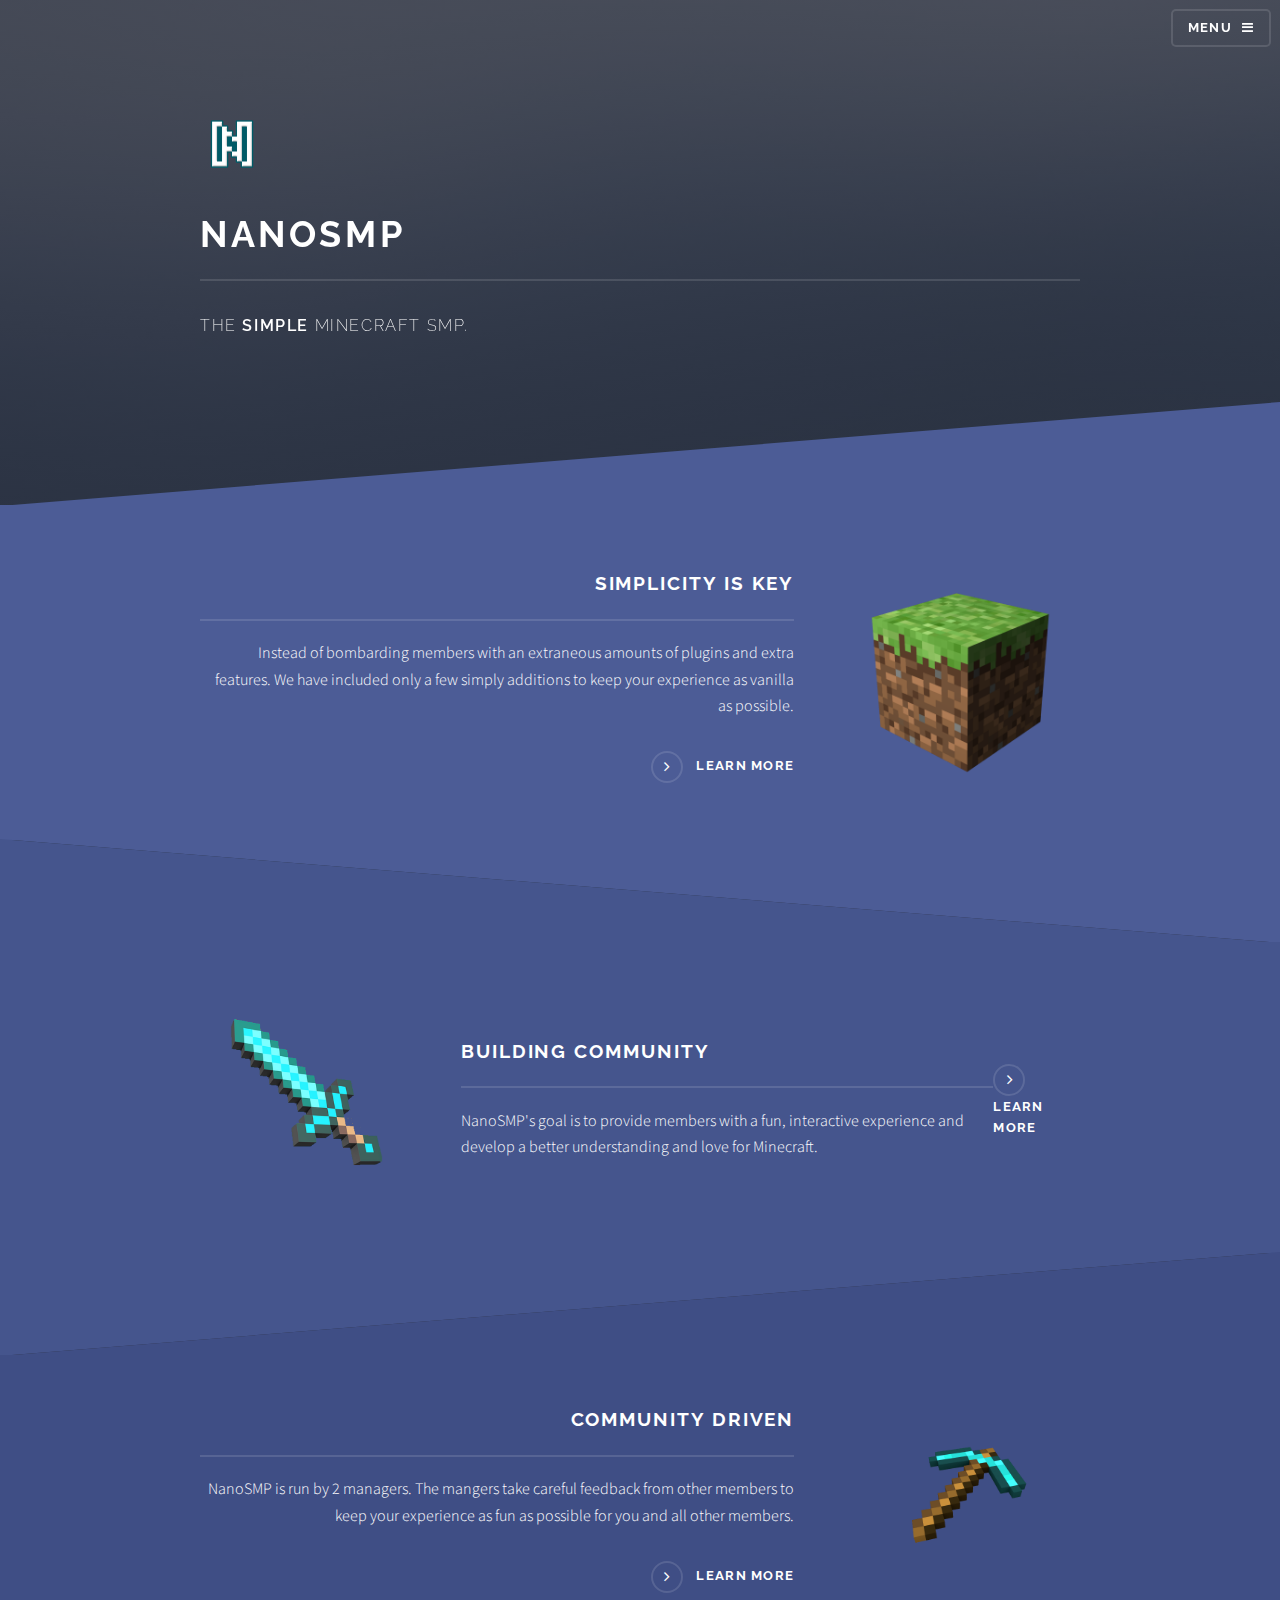
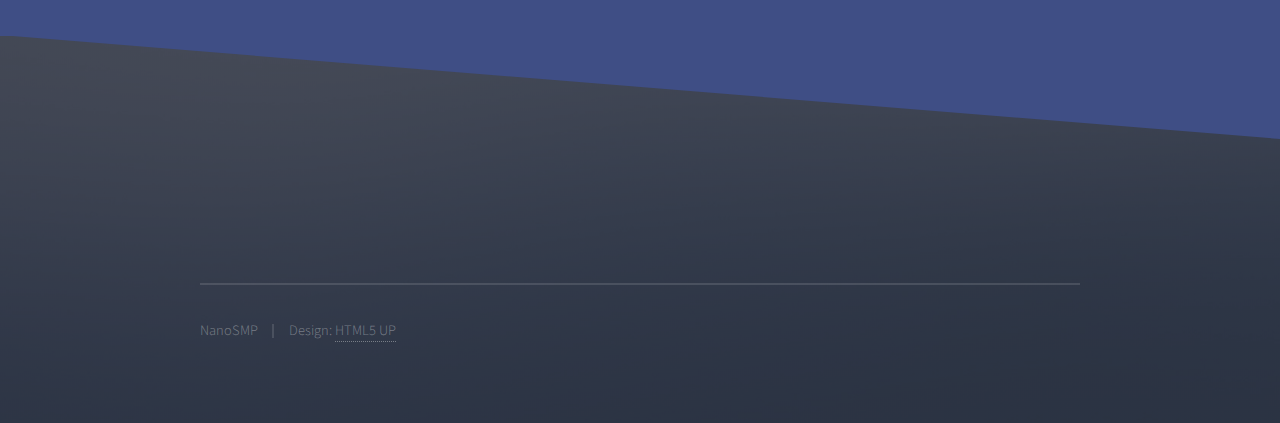
==== index.html @ b1620855 "All" ====
<!DOCTYPE HTML>
<!--
	Solid State by HTML5 UP
	html5up.net | @ajlkn
	Free for personal and commercial use under the CCA 3.0 license (html5up.net/license)
-->
<html>
<link rel='shortcut icon' type='image/x-icon' href='./favicon.ico' />
	<head>
		<title>NanoSMP</title>
		<meta charset="utf-8" />
		<meta name="viewport" content="width=device-width, initial-scale=1, user-scalable=no" />
		<link rel="stylesheet" href="assets/css/main.css" />
		<noscript><link rel="stylesheet" href="assets/css/noscript.css" /></noscript>
	</head>
	<body class="is-preload">

		<!-- Page Wrapper -->
			<div id="page-wrapper">

				<!-- Header -->
					<header id="header" class="alt">
						<h1><a href="index.html">NanoSMP</a></h1>
						<nav>
							<a href="#menu">Menu</a>
						</nav>
					</header>

				<!-- Menu -->
					<nav id="menu">
						<div class="inner">
							<h2>Menu</h2>
							<ul class="links">
								<li><a href="/">Home</a></li>
								<li><a href="/about">About</a></li>
								<li><a href="http://bit.ly/thenanoapp" target="_blank">Apply</a></li>
								<li><a href="/info">Server Info</a></li>
								<li><li><a href="/discord">Discord</a></li></li>
							</ul>
							<a href="#" class="close">Close</a>
						</div>
					</nav>

				<!-- Banner -->
					<section id="banner">
						<div class="inner">
							<div class="logo"><span class="image"><img src="images/logo-64.png" alt=""/img></span></div>
							<h2>NanoSMP</h2>
							<p>THe <strong>simple</strong> Minecraft SMP.</p>
						</div>
					</section>

				<!-- Wrapper -->
					<section id="wrapper">

						<!-- One -->
							<section id="one" class="wrapper spotlight style1">
								<div class="inner">
									<a href="#" class="image"><img src="images/mc-dirtblock.png" alt="By Benderxable" /></a>
									<div class="content">
										<h2 class="major">Simplicity is key</h2>
										<p>Instead of bombarding members with an extraneous amounts of plugins and extra features. We have included only a few simply additions to keep your experience as vanilla as possible.</p>
										<a href="/about" class="special">Learn more</a>
									</div>
								</div>
							</section>

						<!-- Two -->
							<section id="two" class="wrapper alt spotlight style2">
								<div class="inner">
									<a href="#" class="image"><img src="images/mc-sword.png" alt="" /></a>
									<div class="content">
										<h2 class="major">Building community</h2>
										<p>NanoSMP's goal is to provide members with a fun, interactive experience and develop a better understanding and love for Minecraft.</p>
									</div>
									<a href="/about" class="special">Learn more</a>
								</div>
							</section>

						<!-- Three -->
							<section id="three" class="wrapper spotlight style3">
								<div class="inner">
									<a href="#" class="image"><img src="images/mc-pick.png" alt="" /></a>
									<div class="content">
										<h2 class="major">Community driven</h2>
										<p>NanoSMP is run by 2 managers. The mangers take careful feedback from other members to keep your experience as fun as possible for you and all other members.</p>
										<a href="/about" class="special">Learn more</a>
									</div>
								</div>
							</section>



								</div>
							</section>

					</section>

				<!-- Footer -->
					<section id="footer">
						<div class="inner">

							<ul class="copyright">
								<li>NanoSMP</li><li>Design: <a href="http://html5up.net">HTML5 UP</a></li>
							</ul>
						</div>
					</section>

			</div>

		<!-- Scripts -->
			<script src="assets/js/jquery.min.js"></script>
			<script src="assets/js/jquery.scrollex.min.js"></script>
			<script src="assets/js/browser.min.js"></script>
			<script src="assets/js/breakpoints.min.js"></script>
			<script src="assets/js/util.js"></script>
			<script src="assets/js/main.js"></script>

	</body>
</html>
---- assets/css/main.css ----
@import url(font-awesome.min.css);
@import url("https://fonts.googleapis.com/css?family=Raleway:200,700|Source+Sans+Pro:300,600,300italic,600italic");

/*
	Solid State by HTML5 UP
	html5up.net | @ajlkn
	Free for personal and commercial use under the CCA 3.0 license (html5up.net/license)
*/

html, body, div, span, applet, object,
iframe, h1, h2, h3, h4, h5, h6, p, blockquote,
pre, a, abbr, acronym, address, big, cite,
code, del, dfn, em, img, ins, kbd, q, s, samp,
small, strike, strong, sub, sup, tt, var, b,
u, i, center, dl, dt, dd, ol, ul, li, fieldset,
form, label, legend, table, caption, tbody,
tfoot, thead, tr, th, td, article, aside,
canvas, details, embed, figure, figcaption,
footer, header, hgroup, menu, nav, output, ruby,
section, summary, time, mark, audio, video {
	margin: 0;
	padding: 0;
	border: 0;
	font-size: 100%;
	font: inherit;
	vertical-align: baseline;}

article, aside, details, figcaption, figure,
footer, header, hgroup, menu, nav, section {
	display: block;}

body {
	line-height: 1;
}

ol, ul {
	list-style: none;
}

blockquote, q {
	quotes: none;
}

	blockquote:before, blockquote:after, q:before, q:after {
		content: '';
		content: none;
	}

table {
	border-collapse: collapse;
	border-spacing: 0;
}

body {
	-webkit-text-size-adjust: none;
}

mark {
	background-color: transparent;
	color: inherit;
}

input::-moz-focus-inner {
	border: 0;
	padding: 0;
}

input, select, textarea {
	-moz-appearance: none;
	-webkit-appearance: none;
	-ms-appearance: none;
	appearance: none;
}

/* Basic */

	@-ms-viewport {
		width: device-width;
	}

	body {
		-ms-overflow-style: scrollbar;
	}

	@media screen and (max-width: 480px) {

		html, body {
			min-width: 320px;
		}

	}

	html {
		box-sizing: border-box;
	}

	*, *:before, *:after {
		box-sizing: inherit;
	}

	body {
		background-color: #2e3141;
		background-image: linear-gradient(to top, rgba(46, 49, 65, 0.8), rgba(46, 49, 65, 0.8)), url("../../images/bg.jpg");
		background-size: auto, cover;
		background-attachment: fixed, fixed;
		background-position: center, center;
	}

		body.is-preload *, body.is-preload *:before, body.is-preload *:after {
			-moz-animation: none !important;
			-webkit-animation: none !important;
			-ms-animation: none !important;
			animation: none !important;
			-moz-transition: none !important;
			-webkit-transition: none !important;
			-ms-transition: none !important;
			transition: none !important;
		}

/* Type */

	body, input, select, textarea {
		color: #ffffff;
		font-family: "Source Sans Pro", Helvetica, sans-serif;
		font-size: 16.5pt;
		font-weight: 300;
		line-height: 1.65;
	}

		@media screen and (max-width: 1680px) {

			body, input, select, textarea {
				font-size: 13pt;
			}

		}

		@media screen and (max-width: 1280px) {

			body, input, select, textarea {
				font-size: 12pt;
			}

		}

		@media screen and (max-width: 980px) {

			body, input, select, textarea {
				font-size: 12pt;
			}

		}

		@media screen and (max-width: 736px) {

			body, input, select, textarea {
				font-size: 12pt;
			}

		}

		@media screen and (max-width: 480px) {

			body, input, select, textarea {
				font-size: 12pt;
			}

		}

	a {
		-moz-transition: color 0.2s ease-in-out, border-bottom-color 0.2s ease-in-out;
		-webkit-transition: color 0.2s ease-in-out, border-bottom-color 0.2s ease-in-out;
		-ms-transition: color 0.2s ease-in-out, border-bottom-color 0.2s ease-in-out;
		transition: color 0.2s ease-in-out, border-bottom-color 0.2s ease-in-out;
		border-bottom: dotted 1px rgba(255, 255, 255, 0.35);
		color: #ffffff;
		text-decoration: none;
	}

		a:hover {
			border-bottom-color: transparent;
			color: #ffffff !important;
		}

		a.special:not(.button) {
			text-decoration: none;
			border-bottom: 0;
			display: block;
			font-family: Raleway, Helvetica, sans-serif;
			font-size: 0.8em;
			font-weight: 700;
			letter-spacing: 0.1em;
			margin: 0 0 2em 0;
			text-transform: uppercase;
		}

			a.special:not(.button):before {
				-moz-osx-font-smoothing: grayscale;
				-webkit-font-smoothing: antialiased;
				font-family: FontAwesome;
				font-style: normal;
				font-weight: normal;
				text-transform: none !important;
			}

			a.special:not(.button):before {
				-moz-transition: background-color 0.2s ease-in-out;
				-webkit-transition: background-color 0.2s ease-in-out;
				-ms-transition: background-color 0.2s ease-in-out;
				transition: background-color 0.2s ease-in-out;
				border-radius: 100%;
				border: solid 2px rgba(255, 255, 255, 0.125);
				content: '\f105';
				display: inline-block;
				font-size: 1.25em;
				height: 2em;
				line-height: 1.65em;
				margin-right: 0.85em;
				text-align: center;
				text-indent: 0.15em;
				vertical-align: middle;
				width: 2em;
			}

			a.special:not(.button):hover:before {
				background-color: rgba(255, 255, 255, 0.025);
			}

			a.special:not(.button):active:before {
				background-color: rgba(255, 255, 255, 0.075);
			}

	strong, b {
		color: #ffffff;
		font-weight: 600;
	}

	em, i {
		font-style: italic;
	}

	p {
		margin: 0 0 2em 0;
	}

	h1, h2, h3, h4, h5, h6 {
		color: #ffffff;
		font-family: Raleway, Helvetica, sans-serif;
		font-weight: 700;
		letter-spacing: 0.1em;
		margin: 0 0 1em 0;
		text-transform: uppercase;
	}

		h1 a, h2 a, h3 a, h4 a, h5 a, h6 a {
			color: inherit;
			text-decoration: none;
			border-bottom: 0;
		}

		h1 span, h2 span, h3 span, h4 span, h5 span, h6 span {
			font-weight: 200;
		}

		h1.major, h2.major, h3.major, h4.major, h5.major, h6.major {
			padding-bottom: 1em;
			border-bottom: solid 2px rgba(255, 255, 255, 0.125);
		}

	h2 {
		font-size: 1.2em;
	}

	h3 {
		font-size: 0.9em;
	}

	h4 {
		font-size: 0.7em;
	}

	h5 {
		font-size: 0.7em;
	}

	h6 {
		font-size: 0.7em;
	}

	@media screen and (max-width: 736px) {

		h2 {
			font-size: 1em;
		}

		h3 {
			font-size: 0.8em;
		}

	}

	sub {
		font-size: 0.8em;
		position: relative;
		top: 0.5em;
	}

	sup {
		font-size: 0.8em;
		position: relative;
		top: -0.5em;
	}

	blockquote {
		border-left: solid 4px rgba(255, 255, 255, 0.125);
		font-style: italic;
		margin: 0 0 2em 0;
		padding: 0.5em 0 0.5em 2em;
	}

	code {
		background: rgba(255, 255, 255, 0.025);
		border-radius: 5px;
		border: solid 2px rgba(255, 255, 255, 0.125);
		font-family: "Courier New", monospace;
		font-size: 0.9em;
		margin: 0 0.25em;
		padding: 0.25em 0.65em;
	}

	pre {
		-webkit-overflow-scrolling: touch;
		font-family: "Courier New", monospace;
		font-size: 0.9em;
		margin: 0 0 2em 0;
	}

		pre code {
			display: block;
			line-height: 1.75em;
			padding: 1em 1.5em;
			overflow-x: auto;
		}

	hr {
		border: 0;
		border-bottom: solid 2px rgba(255, 255, 255, 0.125);
		margin: 2.5em 0;
	}

		hr.major {
			margin: 4em 0;
		}

	.align-left {
		text-align: left;
	}

	.align-center {
		text-align: center;
	}

	.align-right {
		text-align: right;
	}

/* Row */

	.row {
		display: flex;
		flex-wrap: wrap;
		box-sizing: border-box;
		align-items: stretch;
	}

		.row > * {
			box-sizing: border-box;
		}

		.row.gtr-uniform > * > :last-child {
			margin-bottom: 0;
		}

		.row.aln-left {
			justify-content: flex-start;
		}

		.row.aln-center {
			justify-content: center;
		}

		.row.aln-right {
			justify-content: flex-end;
		}

		.row.aln-top {
			align-items: flex-start;
		}

		.row.aln-middle {
			align-items: center;
		}

		.row.aln-bottom {
			align-items: flex-end;
		}

		.row > .imp {
			order: -1;
		}

		.row > .col-1 {
			width: 8.3333333333%;
		}

		.row > .off-1 {
			margin-left: 8.3333333333%;
		}

		.row > .col-2 {
			width: 16.6666666667%;
		}

		.row > .off-2 {
			margin-left: 16.6666666667%;
		}

		.row > .col-3 {
			width: 25%;
		}

		.row > .off-3 {
			margin-left: 25%;
		}

		.row > .col-4 {
			width: 33.3333333333%;
		}

		.row > .off-4 {
			margin-left: 33.3333333333%;
		}

		.row > .col-5 {
			width: 41.6666666667%;
		}

		.row > .off-5 {
			margin-left: 41.6666666667%;
		}

		.row > .col-6 {
			width: 50%;
		}

		.row > .off-6 {
			margin-left: 50%;
		}

		.row > .col-7 {
			width: 58.3333333333%;
		}

		.row > .off-7 {
			margin-left: 58.3333333333%;
		}

		.row > .col-8 {
			width: 66.6666666667%;
		}

		.row > .off-8 {
			margin-left: 66.6666666667%;
		}

		.row > .col-9 {
			width: 75%;
		}

		.row > .off-9 {
			margin-left: 75%;
		}

		.row > .col-10 {
			width: 83.3333333333%;
		}

		.row > .off-10 {
			margin-left: 83.3333333333%;
		}

		.row > .col-11 {
			width: 91.6666666667%;
		}

		.row > .off-11 {
			margin-left: 91.6666666667%;
		}

		.row > .col-12 {
			width: 100%;
		}

		.row > .off-12 {
			margin-left: 100%;
		}

		.row.gtr-0 {
			margin-top: 0;
			margin-left: 0em;
		}

			.row.gtr-0 > * {
				padding: 0 0 0 0em;
			}

			.row.gtr-0.gtr-uniform {
				margin-top: 0em;
			}

				.row.gtr-0.gtr-uniform > * {
					padding-top: 0em;
				}

		.row.gtr-25 {
			margin-top: 0;
			margin-left: -0.4375em;
		}

			.row.gtr-25 > * {
				padding: 0 0 0 0.4375em;
			}

			.row.gtr-25.gtr-uniform {
				margin-top: -0.4375em;
			}

				.row.gtr-25.gtr-uniform > * {
					padding-top: 0.4375em;
				}

		.row.gtr-50 {
			margin-top: 0;
			margin-left: -0.875em;
		}

			.row.gtr-50 > * {
				padding: 0 0 0 0.875em;
			}

			.row.gtr-50.gtr-uniform {
				margin-top: -0.875em;
			}

				.row.gtr-50.gtr-uniform > * {
					padding-top: 0.875em;
				}

		.row {
			margin-top: 0;
			margin-left: -1.75em;
		}

			.row > * {
				padding: 0 0 0 1.75em;
			}

			.row.gtr-uniform {
				margin-top: -1.75em;
			}

				.row.gtr-uniform > * {
					padding-top: 1.75em;
				}

		.row.gtr-150 {
			margin-top: 0;
			margin-left: -2.625em;
		}

			.row.gtr-150 > * {
				padding: 0 0 0 2.625em;
			}

			.row.gtr-150.gtr-uniform {
				margin-top: -2.625em;
			}

				.row.gtr-150.gtr-uniform > * {
					padding-top: 2.625em;
				}

		.row.gtr-200 {
			margin-top: 0;
			margin-left: -3.5em;
		}

			.row.gtr-200 > * {
				padding: 0 0 0 3.5em;
			}

			.row.gtr-200.gtr-uniform {
				margin-top: -3.5em;
			}

				.row.gtr-200.gtr-uniform > * {
					padding-top: 3.5em;
				}

		@media screen and (max-width: 1680px) {

			.row {
				display: flex;
				flex-wrap: wrap;
				box-sizing: border-box;
				align-items: stretch;
			}

				.row > * {
					box-sizing: border-box;
				}

				.row.gtr-uniform > * > :last-child {
					margin-bottom: 0;
				}

				.row.aln-left {
					justify-content: flex-start;
				}

				.row.aln-center {
					justify-content: center;
				}

				.row.aln-right {
					justify-content: flex-end;
				}

				.row.aln-top {
					align-items: flex-start;
				}

				.row.aln-middle {
					align-items: center;
				}

				.row.aln-bottom {
					align-items: flex-end;
				}

				.row > .imp-xlarge {
					order: -1;
				}

				.row > .col-1-xlarge {
					width: 8.3333333333%;
				}

				.row > .off-1-xlarge {
					margin-left: 8.3333333333%;
				}

				.row > .col-2-xlarge {
					width: 16.6666666667%;
				}

				.row > .off-2-xlarge {
					margin-left: 16.6666666667%;
				}

				.row > .col-3-xlarge {
					width: 25%;
				}

				.row > .off-3-xlarge {
					margin-left: 25%;
				}

				.row > .col-4-xlarge {
					width: 33.3333333333%;
				}

				.row > .off-4-xlarge {
					margin-left: 33.3333333333%;
				}

				.row > .col-5-xlarge {
					width: 41.6666666667%;
				}

				.row > .off-5-xlarge {
					margin-left: 41.6666666667%;
				}

				.row > .col-6-xlarge {
					width: 50%;
				}

				.row > .off-6-xlarge {
					margin-left: 50%;
				}

				.row > .col-7-xlarge {
					width: 58.3333333333%;
				}

				.row > .off-7-xlarge {
					margin-left: 58.3333333333%;
				}

				.row > .col-8-xlarge {
					width: 66.6666666667%;
				}

				.row > .off-8-xlarge {
					margin-left: 66.6666666667%;
				}

				.row > .col-9-xlarge {
					width: 75%;
				}

				.row > .off-9-xlarge {
					margin-left: 75%;
				}

				.row > .col-10-xlarge {
					width: 83.3333333333%;
				}

				.row > .off-10-xlarge {
					margin-left: 83.3333333333%;
				}

				.row > .col-11-xlarge {
					width: 91.6666666667%;
				}

				.row > .off-11-xlarge {
					margin-left: 91.6666666667%;
				}

				.row > .col-12-xlarge {
					width: 100%;
				}

				.row > .off-12-xlarge {
					margin-left: 100%;
				}

				.row.gtr-0 {
					margin-top: 0;
					margin-left: 0em;
				}

					.row.gtr-0 > * {
						padding: 0 0 0 0em;
					}

					.row.gtr-0.gtr-uniform {
						margin-top: 0em;
					}

						.row.gtr-0.gtr-uniform > * {
							padding-top: 0em;
						}

				.row.gtr-25 {
					margin-top: 0;
					margin-left: -0.4375em;
				}

					.row.gtr-25 > * {
						padding: 0 0 0 0.4375em;
					}

					.row.gtr-25.gtr-uniform {
						margin-top: -0.4375em;
					}

						.row.gtr-25.gtr-uniform > * {
							padding-top: 0.4375em;
						}

				.row.gtr-50 {
					margin-top: 0;
					margin-left: -0.875em;
				}

					.row.gtr-50 > * {
						padding: 0 0 0 0.875em;
					}

					.row.gtr-50.gtr-uniform {
						margin-top: -0.875em;
					}

						.row.gtr-50.gtr-uniform > * {
							padding-top: 0.875em;
						}

				.row {
					margin-top: 0;
					margin-left: -1.75em;
				}

					.row > * {
						padding: 0 0 0 1.75em;
					}

					.row.gtr-uniform {
						margin-top: -1.75em;
					}

						.row.gtr-uniform > * {
							padding-top: 1.75em;
						}

				.row.gtr-150 {
					margin-top: 0;
					margin-left: -2.625em;
				}

					.row.gtr-150 > * {
						padding: 0 0 0 2.625em;
					}

					.row.gtr-150.gtr-uniform {
						margin-top: -2.625em;
					}

						.row.gtr-150.gtr-uniform > * {
							padding-top: 2.625em;
						}

				.row.gtr-200 {
					margin-top: 0;
					margin-left: -3.5em;
				}

					.row.gtr-200 > * {
						padding: 0 0 0 3.5em;
					}

					.row.gtr-200.gtr-uniform {
						margin-top: -3.5em;
					}

						.row.gtr-200.gtr-uniform > * {
							padding-top: 3.5em;
						}

		}

		@media screen and (max-width: 1280px) {

			.row {
				display: flex;
				flex-wrap: wrap;
				box-sizing: border-box;
				align-items: stretch;
			}

				.row > * {
					box-sizing: border-box;
				}

				.row.gtr-uniform > * > :last-child {
					margin-bottom: 0;
				}

				.row.aln-left {
					justify-content: flex-start;
				}

				.row.aln-center {
					justify-content: center;
				}

				.row.aln-right {
					justify-content: flex-end;
				}

				.row.aln-top {
					align-items: flex-start;
				}

				.row.aln-middle {
					align-items: center;
				}

				.row.aln-bottom {
					align-items: flex-end;
				}

				.row > .imp-large {
					order: -1;
				}

				.row > .col-1-large {
					width: 8.3333333333%;
				}

				.row > .off-1-large {
					margin-left: 8.3333333333%;
				}

				.row > .col-2-large {
					width: 16.6666666667%;
				}

				.row > .off-2-large {
					margin-left: 16.6666666667%;
				}

				.row > .col-3-large {
					width: 25%;
				}

				.row > .off-3-large {
					margin-left: 25%;
				}

				.row > .col-4-large {
					width: 33.3333333333%;
				}

				.row > .off-4-large {
					margin-left: 33.3333333333%;
				}

				.row > .col-5-large {
					width: 41.6666666667%;
				}

				.row > .off-5-large {
					margin-left: 41.6666666667%;
				}

				.row > .col-6-large {
					width: 50%;
				}

				.row > .off-6-large {
					margin-left: 50%;
				}

				.row > .col-7-large {
					width: 58.3333333333%;
				}

				.row > .off-7-large {
					margin-left: 58.3333333333%;
				}

				.row > .col-8-large {
					width: 66.6666666667%;
				}

				.row > .off-8-large {
					margin-left: 66.6666666667%;
				}

				.row > .col-9-large {
					width: 75%;
				}

				.row > .off-9-large {
					margin-left: 75%;
				}

				.row > .col-10-large {
					width: 83.3333333333%;
				}

				.row > .off-10-large {
					margin-left: 83.3333333333%;
				}

				.row > .col-11-large {
					width: 91.6666666667%;
				}

				.row > .off-11-large {
					margin-left: 91.6666666667%;
				}

				.row > .col-12-large {
					width: 100%;
				}

				.row > .off-12-large {
					margin-left: 100%;
				}

				.row.gtr-0 {
					margin-top: 0;
					margin-left: 0em;
				}

					.row.gtr-0 > * {
						padding: 0 0 0 0em;
					}

					.row.gtr-0.gtr-uniform {
						margin-top: 0em;
					}

						.row.gtr-0.gtr-uniform > * {
							padding-top: 0em;
						}

				.row.gtr-25 {
					margin-top: 0;
					margin-left: -0.4375em;
				}

					.row.gtr-25 > * {
						padding: 0 0 0 0.4375em;
					}

					.row.gtr-25.gtr-uniform {
						margin-top: -0.4375em;
					}

						.row.gtr-25.gtr-uniform > * {
							padding-top: 0.4375em;
						}

				.row.gtr-50 {
					margin-top: 0;
					margin-left: -0.875em;
				}

					.row.gtr-50 > * {
						padding: 0 0 0 0.875em;
					}

					.row.gtr-50.gtr-uniform {
						margin-top: -0.875em;
					}

						.row.gtr-50.gtr-uniform > * {
							padding-top: 0.875em;
						}

				.row {
					margin-top: 0;
					margin-left: -1.75em;
				}

					.row > * {
						padding: 0 0 0 1.75em;
					}

					.row.gtr-uniform {
						margin-top: -1.75em;
					}

						.row.gtr-uniform > * {
							padding-top: 1.75em;
						}

				.row.gtr-150 {
					margin-top: 0;
					margin-left: -2.625em;
				}

					.row.gtr-150 > * {
						padding: 0 0 0 2.625em;
					}

					.row.gtr-150.gtr-uniform {
						margin-top: -2.625em;
					}

						.row.gtr-150.gtr-uniform > * {
							padding-top: 2.625em;
						}

				.row.gtr-200 {
					margin-top: 0;
					margin-left: -3.5em;
				}

					.row.gtr-200 > * {
						padding: 0 0 0 3.5em;
					}

					.row.gtr-200.gtr-uniform {
						margin-top: -3.5em;
					}

						.row.gtr-200.gtr-uniform > * {
							padding-top: 3.5em;
						}

		}

		@media screen and (max-width: 980px) {

			.row {
				display: flex;
				flex-wrap: wrap;
				box-sizing: border-box;
				align-items: stretch;
			}

				.row > * {
					box-sizing: border-box;
				}

				.row.gtr-uniform > * > :last-child {
					margin-bottom: 0;
				}

				.row.aln-left {
					justify-content: flex-start;
				}

				.row.aln-center {
					justify-content: center;
				}

				.row.aln-right {
					justify-content: flex-end;
				}

				.row.aln-top {
					align-items: flex-start;
				}

				.row.aln-middle {
					align-items: center;
				}

				.row.aln-bottom {
					align-items: flex-end;
				}

				.row > .imp-medium {
					order: -1;
				}

				.row > .col-1-medium {
					width: 8.3333333333%;
				}

				.row > .off-1-medium {
					margin-left: 8.3333333333%;
				}

				.row > .col-2-medium {
					width: 16.6666666667%;
				}

				.row > .off-2-medium {
					margin-left: 16.6666666667%;
				}

				.row > .col-3-medium {
					width: 25%;
				}

				.row > .off-3-medium {
					margin-left: 25%;
				}

				.row > .col-4-medium {
					width: 33.3333333333%;
				}

				.row > .off-4-medium {
					margin-left: 33.3333333333%;
				}

				.row > .col-5-medium {
					width: 41.6666666667%;
				}

				.row > .off-5-medium {
					margin-left: 41.6666666667%;
				}

				.row > .col-6-medium {
					width: 50%;
				}

				.row > .off-6-medium {
					margin-left: 50%;
				}

				.row > .col-7-medium {
					width: 58.3333333333%;
				}

				.row > .off-7-medium {
					margin-left: 58.3333333333%;
				}

				.row > .col-8-medium {
					width: 66.6666666667%;
				}

				.row > .off-8-medium {
					margin-left: 66.6666666667%;
				}

				.row > .col-9-medium {
					width: 75%;
				}

				.row > .off-9-medium {
					margin-left: 75%;
				}

				.row > .col-10-medium {
					width: 83.3333333333%;
				}

				.row > .off-10-medium {
					margin-left: 83.3333333333%;
				}

				.row > .col-11-medium {
					width: 91.6666666667%;
				}

				.row > .off-11-medium {
					margin-left: 91.6666666667%;
				}

				.row > .col-12-medium {
					width: 100%;
				}

				.row > .off-12-medium {
					margin-left: 100%;
				}

				.row.gtr-0 {
					margin-top: 0;
					margin-left: 0em;
				}

					.row.gtr-0 > * {
						padding: 0 0 0 0em;
					}

					.row.gtr-0.gtr-uniform {
						margin-top: 0em;
					}

						.row.gtr-0.gtr-uniform > * {
							padding-top: 0em;
						}

				.row.gtr-25 {
					margin-top: 0;
					margin-left: -0.4375em;
				}

					.row.gtr-25 > * {
						padding: 0 0 0 0.4375em;
					}

					.row.gtr-25.gtr-uniform {
						margin-top: -0.4375em;
					}

						.row.gtr-25.gtr-uniform > * {
							padding-top: 0.4375em;
						}

				.row.gtr-50 {
					margin-top: 0;
					margin-left: -0.875em;
				}

					.row.gtr-50 > * {
						padding: 0 0 0 0.875em;
					}

					.row.gtr-50.gtr-uniform {
						margin-top: -0.875em;
					}

						.row.gtr-50.gtr-uniform > * {
							padding-top: 0.875em;
						}

				.row {
					margin-top: 0;
					margin-left: -1.75em;
				}

					.row > * {
						padding: 0 0 0 1.75em;
					}

					.row.gtr-uniform {
						margin-top: -1.75em;
					}

						.row.gtr-uniform > * {
							padding-top: 1.75em;
						}

				.row.gtr-150 {
					margin-top: 0;
					margin-left: -2.625em;
				}

					.row.gtr-150 > * {
						padding: 0 0 0 2.625em;
					}

					.row.gtr-150.gtr-uniform {
						margin-top: -2.625em;
					}

						.row.gtr-150.gtr-uniform > * {
							padding-top: 2.625em;
						}

				.row.gtr-200 {
					margin-top: 0;
					margin-left: -3.5em;
				}

					.row.gtr-200 > * {
						padding: 0 0 0 3.5em;
					}

					.row.gtr-200.gtr-uniform {
						margin-top: -3.5em;
					}

						.row.gtr-200.gtr-uniform > * {
							padding-top: 3.5em;
						}

		}

		@media screen and (max-width: 736px) {

			.row {
				display: flex;
				flex-wrap: wrap;
				box-sizing: border-box;
				align-items: stretch;
			}

				.row > * {
					box-sizing: border-box;
				}

				.row.gtr-uniform > * > :last-child {
					margin-bottom: 0;
				}

				.row.aln-left {
					justify-content: flex-start;
				}

				.row.aln-center {
					justify-content: center;
				}

				.row.aln-right {
					justify-content: flex-end;
				}

				.row.aln-top {
					align-items: flex-start;
				}

				.row.aln-middle {
					align-items: center;
				}

				.row.aln-bottom {
					align-items: flex-end;
				}

				.row > .imp-small {
					order: -1;
				}

				.row > .col-1-small {
					width: 8.3333333333%;
				}

				.row > .off-1-small {
					margin-left: 8.3333333333%;
				}

				.row > .col-2-small {
					width: 16.6666666667%;
				}

				.row > .off-2-small {
					margin-left: 16.6666666667%;
				}

				.row > .col-3-small {
					width: 25%;
				}

				.row > .off-3-small {
					margin-left: 25%;
				}

				.row > .col-4-small {
					width: 33.3333333333%;
				}

				.row > .off-4-small {
					margin-left: 33.3333333333%;
				}

				.row > .col-5-small {
					width: 41.6666666667%;
				}

				.row > .off-5-small {
					margin-left: 41.6666666667%;
				}

				.row > .col-6-small {
					width: 50%;
				}

				.row > .off-6-small {
					margin-left: 50%;
				}

				.row > .col-7-small {
					width: 58.3333333333%;
				}

				.row > .off-7-small {
					margin-left: 58.3333333333%;
				}

				.row > .col-8-small {
					width: 66.6666666667%;
				}

				.row > .off-8-small {
					margin-left: 66.6666666667%;
				}

				.row > .col-9-small {
					width: 75%;
				}

				.row > .off-9-small {
					margin-left: 75%;
				}

				.row > .col-10-small {
					width: 83.3333333333%;
				}

				.row > .off-10-small {
					margin-left: 83.3333333333%;
				}

				.row > .col-11-small {
					width: 91.6666666667%;
				}

				.row > .off-11-small {
					margin-left: 91.6666666667%;
				}

				.row > .col-12-small {
					width: 100%;
				}

				.row > .off-12-small {
					margin-left: 100%;
				}

				.row.gtr-0 {
					margin-top: 0;
					margin-left: 0em;
				}

					.row.gtr-0 > * {
						padding: 0 0 0 0em;
					}

					.row.gtr-0.gtr-uniform {
						margin-top: 0em;
					}

						.row.gtr-0.gtr-uniform > * {
							padding-top: 0em;
						}

				.row.gtr-25 {
					margin-top: 0;
					margin-left: -0.3125em;
				}

					.row.gtr-25 > * {
						padding: 0 0 0 0.3125em;
					}

					.row.gtr-25.gtr-uniform {
						margin-top: -0.3125em;
					}

						.row.gtr-25.gtr-uniform > * {
							padding-top: 0.3125em;
						}

				.row.gtr-50 {
					margin-top: 0;
					margin-left: -0.625em;
				}

					.row.gtr-50 > * {
						padding: 0 0 0 0.625em;
					}

					.row.gtr-50.gtr-uniform {
						margin-top: -0.625em;
					}

						.row.gtr-50.gtr-uniform > * {
							padding-top: 0.625em;
						}

				.row {
					margin-top: 0;
					margin-left: -1.25em;
				}

					.row > * {
						padding: 0 0 0 1.25em;
					}

					.row.gtr-uniform {
						margin-top: -1.25em;
					}

						.row.gtr-uniform > * {
							padding-top: 1.25em;
						}

				.row.gtr-150 {
					margin-top: 0;
					margin-left: -1.875em;
				}

					.row.gtr-150 > * {
						padding: 0 0 0 1.875em;
					}

					.row.gtr-150.gtr-uniform {
						margin-top: -1.875em;
					}

						.row.gtr-150.gtr-uniform > * {
							padding-top: 1.875em;
						}

				.row.gtr-200 {
					margin-top: 0;
					margin-left: -2.5em;
				}

					.row.gtr-200 > * {
						padding: 0 0 0 2.5em;
					}

					.row.gtr-200.gtr-uniform {
						margin-top: -2.5em;
					}

						.row.gtr-200.gtr-uniform > * {
							padding-top: 2.5em;
						}

		}

		@media screen and (max-width: 480px) {

			.row {
				display: flex;
				flex-wrap: wrap;
				box-sizing: border-box;
				align-items: stretch;
			}

				.row > * {
					box-sizing: border-box;
				}

				.row.gtr-uniform > * > :last-child {
					margin-bottom: 0;
				}

				.row.aln-left {
					justify-content: flex-start;
				}

				.row.aln-center {
					justify-content: center;
				}

				.row.aln-right {
					justify-content: flex-end;
				}

				.row.aln-top {
					align-items: flex-start;
				}

				.row.aln-middle {
					align-items: center;
				}

				.row.aln-bottom {
					align-items: flex-end;
				}

				.row > .imp-xsmall {
					order: -1;
				}

				.row > .col-1-xsmall {
					width: 8.3333333333%;
				}

				.row > .off-1-xsmall {
					margin-left: 8.3333333333%;
				}

				.row > .col-2-xsmall {
					width: 16.6666666667%;
				}

				.row > .off-2-xsmall {
					margin-left: 16.6666666667%;
				}

				.row > .col-3-xsmall {
					width: 25%;
				}

				.row > .off-3-xsmall {
					margin-left: 25%;
				}

				.row > .col-4-xsmall {
					width: 33.3333333333%;
				}

				.row > .off-4-xsmall {
					margin-left: 33.3333333333%;
				}

				.row > .col-5-xsmall {
					width: 41.6666666667%;
				}

				.row > .off-5-xsmall {
					margin-left: 41.6666666667%;
				}

				.row > .col-6-xsmall {
					width: 50%;
				}

				.row > .off-6-xsmall {
					margin-left: 50%;
				}

				.row > .col-7-xsmall {
					width: 58.3333333333%;
				}

				.row > .off-7-xsmall {
					margin-left: 58.3333333333%;
				}

				.row > .col-8-xsmall {
					width: 66.6666666667%;
				}

				.row > .off-8-xsmall {
					margin-left: 66.6666666667%;
				}

				.row > .col-9-xsmall {
					width: 75%;
				}

				.row > .off-9-xsmall {
					margin-left: 75%;
				}

				.row > .col-10-xsmall {
					width: 83.3333333333%;
				}

				.row > .off-10-xsmall {
					margin-left: 83.3333333333%;
				}

				.row > .col-11-xsmall {
					width: 91.6666666667%;
				}

				.row > .off-11-xsmall {
					margin-left: 91.6666666667%;
				}

				.row > .col-12-xsmall {
					width: 100%;
				}

				.row > .off-12-xsmall {
					margin-left: 100%;
				}

				.row.gtr-0 {
					margin-top: 0;
					margin-left: 0em;
				}

					.row.gtr-0 > * {
						padding: 0 0 0 0em;
					}

					.row.gtr-0.gtr-uniform {
						margin-top: 0em;
					}

						.row.gtr-0.gtr-uniform > * {
							padding-top: 0em;
						}

				.row.gtr-25 {
					margin-top: 0;
					margin-left: -0.3125em;
				}

					.row.gtr-25 > * {
						padding: 0 0 0 0.3125em;
					}

					.row.gtr-25.gtr-uniform {
						margin-top: -0.3125em;
					}

						.row.gtr-25.gtr-uniform > * {
							padding-top: 0.3125em;
						}

				.row.gtr-50 {
					margin-top: 0;
					margin-left: -0.625em;
				}

					.row.gtr-50 > * {
						padding: 0 0 0 0.625em;
					}

					.row.gtr-50.gtr-uniform {
						margin-top: -0.625em;
					}

						.row.gtr-50.gtr-uniform > * {
							padding-top: 0.625em;
						}

				.row {
					margin-top: 0;
					margin-left: -1.25em;
				}

					.row > * {
						padding: 0 0 0 1.25em;
					}

					.row.gtr-uniform {
						margin-top: -1.25em;
					}

						.row.gtr-uniform > * {
							padding-top: 1.25em;
						}

				.row.gtr-150 {
					margin-top: 0;
					margin-left: -1.875em;
				}

					.row.gtr-150 > * {
						padding: 0 0 0 1.875em;
					}

					.row.gtr-150.gtr-uniform {
						margin-top: -1.875em;
					}

						.row.gtr-150.gtr-uniform > * {
							padding-top: 1.875em;
						}

				.row.gtr-200 {
					margin-top: 0;
					margin-left: -2.5em;
				}

					.row.gtr-200 > * {
						padding: 0 0 0 2.5em;
					}

					.row.gtr-200.gtr-uniform {
						margin-top: -2.5em;
					}

						.row.gtr-200.gtr-uniform > * {
							padding-top: 2.5em;
						}

		}

		@media screen and (max-width: 360px) {

			.row {
				display: flex;
				flex-wrap: wrap;
				box-sizing: border-box;
				align-items: stretch;
			}

				.row > * {
					box-sizing: border-box;
				}

				.row.gtr-uniform > * > :last-child {
					margin-bottom: 0;
				}

				.row.aln-left {
					justify-content: flex-start;
				}

				.row.aln-center {
					justify-content: center;
				}

				.row.aln-right {
					justify-content: flex-end;
				}

				.row.aln-top {
					align-items: flex-start;
				}

				.row.aln-middle {
					align-items: center;
				}

				.row.aln-bottom {
					align-items: flex-end;
				}

				.row > .imp-xxsmall {
					order: -1;
				}

				.row > .col-1-xxsmall {
					width: 8.3333333333%;
				}

				.row > .off-1-xxsmall {
					margin-left: 8.3333333333%;
				}

				.row > .col-2-xxsmall {
					width: 16.6666666667%;
				}

				.row > .off-2-xxsmall {
					margin-left: 16.6666666667%;
				}

				.row > .col-3-xxsmall {
					width: 25%;
				}

				.row > .off-3-xxsmall {
					margin-left: 25%;
				}

				.row > .col-4-xxsmall {
					width: 33.3333333333%;
				}

				.row > .off-4-xxsmall {
					margin-left: 33.3333333333%;
				}

				.row > .col-5-xxsmall {
					width: 41.6666666667%;
				}

				.row > .off-5-xxsmall {
					margin-left: 41.6666666667%;
				}

				.row > .col-6-xxsmall {
					width: 50%;
				}

				.row > .off-6-xxsmall {
					margin-left: 50%;
				}

				.row > .col-7-xxsmall {
					width: 58.3333333333%;
				}

				.row > .off-7-xxsmall {
					margin-left: 58.3333333333%;
				}

				.row > .col-8-xxsmall {
					width: 66.6666666667%;
				}

				.row > .off-8-xxsmall {
					margin-left: 66.6666666667%;
				}

				.row > .col-9-xxsmall {
					width: 75%;
				}

				.row > .off-9-xxsmall {
					margin-left: 75%;
				}

				.row > .col-10-xxsmall {
					width: 83.3333333333%;
				}

				.row > .off-10-xxsmall {
					margin-left: 83.3333333333%;
				}

				.row > .col-11-xxsmall {
					width: 91.6666666667%;
				}

				.row > .off-11-xxsmall {
					margin-left: 91.6666666667%;
				}

				.row > .col-12-xxsmall {
					width: 100%;
				}

				.row > .off-12-xxsmall {
					margin-left: 100%;
				}

				.row.gtr-0 {
					margin-top: 0;
					margin-left: 0em;
				}

					.row.gtr-0 > * {
						padding: 0 0 0 0em;
					}

					.row.gtr-0.gtr-uniform {
						margin-top: 0em;
					}

						.row.gtr-0.gtr-uniform > * {
							padding-top: 0em;
						}

				.row.gtr-25 {
					margin-top: 0;
					margin-left: -0.3125em;
				}

					.row.gtr-25 > * {
						padding: 0 0 0 0.3125em;
					}

					.row.gtr-25.gtr-uniform {
						margin-top: -0.3125em;
					}

						.row.gtr-25.gtr-uniform > * {
							padding-top: 0.3125em;
						}

				.row.gtr-50 {
					margin-top: 0;
					margin-left: -0.625em;
				}

					.row.gtr-50 > * {
						padding: 0 0 0 0.625em;
					}

					.row.gtr-50.gtr-uniform {
						margin-top: -0.625em;
					}

						.row.gtr-50.gtr-uniform > * {
							padding-top: 0.625em;
						}

				.row {
					margin-top: 0;
					margin-left: -1.25em;
				}

					.row > * {
						padding: 0 0 0 1.25em;
					}

					.row.gtr-uniform {
						margin-top: -1.25em;
					}

						.row.gtr-uniform > * {
							padding-top: 1.25em;
						}

				.row.gtr-150 {
					margin-top: 0;
					margin-left: -1.875em;
				}

					.row.gtr-150 > * {
						padding: 0 0 0 1.875em;
					}

					.row.gtr-150.gtr-uniform {
						margin-top: -1.875em;
					}

						.row.gtr-150.gtr-uniform > * {
							padding-top: 1.875em;
						}

				.row.gtr-200 {
					margin-top: 0;
					margin-left: -2.5em;
				}

					.row.gtr-200 > * {
						padding: 0 0 0 2.5em;
					}

					.row.gtr-200.gtr-uniform {
						margin-top: -2.5em;
					}

						.row.gtr-200.gtr-uniform > * {
							padding-top: 2.5em;
						}

		}

/* Section/Article */

	section.special, article.special {
		text-align: center;
	}

/* Form */

	form {
		margin: 0 0 2em 0;
	}

		form > :last-child {
			margin-bottom: 0;
		}

		form > .fields {
			display: -moz-flex;
			display: -webkit-flex;
			display: -ms-flex;
			display: flex;
			-moz-flex-wrap: wrap;
			-webkit-flex-wrap: wrap;
			-ms-flex-wrap: wrap;
			flex-wrap: wrap;
			width: calc(100% + 3em);
			margin: -1.5em 0 2em -1.5em;
		}

			form > .fields > .field {
				-moz-flex-grow: 0;
				-webkit-flex-grow: 0;
				-ms-flex-grow: 0;
				flex-grow: 0;
				-moz-flex-shrink: 0;
				-webkit-flex-shrink: 0;
				-ms-flex-shrink: 0;
				flex-shrink: 0;
				padding: 1.5em 0 0 1.5em;
				width: calc(100% - 1.5em);
			}

				form > .fields > .field.half {
					width: calc(50% - 0.75em);
				}

				form > .fields > .field.third {
					width: calc(100%/3 - 0.5em);
				}

				form > .fields > .field.quarter {
					width: calc(25% - 0.375em);
				}

		@media screen and (max-width: 480px) {

			form > .fields {
				width: calc(100% + 3em);
				margin: -1.5em 0 2em -1.5em;
			}

				form > .fields > .field {
					padding: 1.5em 0 0 1.5em;
					width: calc(100% - 1.5em);
				}

					form > .fields > .field.half {
						width: calc(100% - 1.5em);
					}

					form > .fields > .field.third {
						width: calc(100% - 1.5em);
					}

					form > .fields > .field.quarter {
						width: calc(100% - 1.5em);
					}

		}

	label {
		color: #ffffff;
		display: block;
		font-family: Raleway, Helvetica, sans-serif;
		font-size: 0.8em;
		font-weight: 700;
		letter-spacing: 0.1em;
		margin: 0 0 0.7em 0;
		text-transform: uppercase;
	}

	input[type="text"],
	input[type="password"],
	input[type="email"],
	input[type="tel"],
	select,
	textarea {
		-moz-appearance: none;
		-webkit-appearance: none;
		-ms-appearance: none;
		appearance: none;
		background: rgba(255, 255, 255, 0.025);
		border-radius: 5px;
		border: none;
		border: solid 2px rgba(255, 255, 255, 0.125);
		color: inherit;
		display: block;
		outline: 0;
		padding: 0 1em;
		text-decoration: none;
		width: 100%;
	}

		input[type="text"]:invalid,
		input[type="password"]:invalid,
		input[type="email"]:invalid,
		input[type="tel"]:invalid,
		select:invalid,
		textarea:invalid {
			box-shadow: none;
		}

		input[type="text"]:focus,
		input[type="password"]:focus,
		input[type="email"]:focus,
		input[type="tel"]:focus,
		select:focus,
		textarea:focus {
			border-color: #5b6ba6;
		}

	select {
		background-image: url("data:image/svg+xml;charset=utf8,%3Csvg xmlns='http://www.w3.org/2000/svg' width='40' height='40' preserveAspectRatio='none' viewBox='0 0 40 40'%3E%3Cpath d='M9.4,12.3l10.4,10.4l10.4-10.4c0.2-0.2,0.5-0.4,0.9-0.4c0.3,0,0.6,0.1,0.9,0.4l3.3,3.3c0.2,0.2,0.4,0.5,0.4,0.9 c0,0.4-0.1,0.6-0.4,0.9L20.7,31.9c-0.2,0.2-0.5,0.4-0.9,0.4c-0.3,0-0.6-0.1-0.9-0.4L4.3,17.3c-0.2-0.2-0.4-0.5-0.4-0.9 c0-0.4,0.1-0.6,0.4-0.9l3.3-3.3c0.2-0.2,0.5-0.4,0.9-0.4S9.1,12.1,9.4,12.3z' fill='rgba(255, 255, 255, 0.125)' /%3E%3C/svg%3E");
		background-size: 1.25rem;
		background-repeat: no-repeat;
		background-position: calc(100% - 1rem) center;
		height: 2.75em;
		padding-right: 2.75em;
		text-overflow: ellipsis;
	}

		select option {
			color: #ffffff;
			background: #2e3141;
		}

		select:focus::-ms-value {
			background-color: transparent;
		}

		select::-ms-expand {
			display: none;
		}

	input[type="text"],
	input[type="password"],
	input[type="email"],
	select {
		height: 2.75em;
	}

	textarea {
		padding: 0.75em 1em;
	}

	input[type="checkbox"],
	input[type="radio"] {
		-moz-appearance: none;
		-webkit-appearance: none;
		-ms-appearance: none;
		appearance: none;
		display: block;
		float: left;
		margin-right: -2em;
		opacity: 0;
		width: 1em;
		z-index: -1;
	}

		input[type="checkbox"] + label,
		input[type="radio"] + label {
			text-decoration: none;
			color: #ffffff;
			cursor: pointer;
			display: inline-block;
			font-size: 1em;
			font-family: "Source Sans Pro", Helvetica, sans-serif;
			text-transform: none;
			letter-spacing: 0;
			font-weight: 300;
			padding-left: 2.4em;
			padding-right: 0.75em;
			position: relative;
		}

			input[type="checkbox"] + label:before,
			input[type="radio"] + label:before {
				-moz-osx-font-smoothing: grayscale;
				-webkit-font-smoothing: antialiased;
				font-family: FontAwesome;
				font-style: normal;
				font-weight: normal;
				text-transform: none !important;
			}

			input[type="checkbox"] + label:before,
			input[type="radio"] + label:before {
				background: rgba(255, 255, 255, 0.025);
				border-radius: 5px;
				border: solid 2px rgba(255, 255, 255, 0.125);
				content: '';
				display: inline-block;
				height: 1.65em;
				left: 0;
				line-height: 1.58125em;
				position: absolute;
				text-align: center;
				top: 0;
				width: 1.65em;
			}

		input[type="checkbox"]:checked + label:before,
		input[type="radio"]:checked + label:before {
			background: #ffffff;
			border-color: #ffffff;
			content: '\f00c';
			color: #2e3141;
		}

		input[type="checkbox"]:focus + label:before,
		input[type="radio"]:focus + label:before {
			border-color: #4c5c96;
		}

	input[type="checkbox"] + label:before {
		border-radius: 5px;
	}

	input[type="radio"] + label:before {
		border-radius: 100%;
	}

	::-webkit-input-placeholder {
		color: rgba(255, 255, 255, 0.35) !important;
		opacity: 1.0;
	}

	:-moz-placeholder {
		color: rgba(255, 255, 255, 0.35) !important;
		opacity: 1.0;
	}

	::-moz-placeholder {
		color: rgba(255, 255, 255, 0.35) !important;
		opacity: 1.0;
	}

	:-ms-input-placeholder {
		color: rgba(255, 255, 255, 0.35) !important;
		opacity: 1.0;
	}

/* Box */

	.box {
		border-radius: 5px;
		border: solid 2px rgba(255, 255, 255, 0.125);
		margin-bottom: 2em;
		padding: 1.5em;
	}

		.box > :last-child,
		.box > :last-child > :last-child,
		.box > :last-child > :last-child > :last-child {
			margin-bottom: 0;
		}

		.box.alt {
			border: 0;
			border-radius: 0;
			padding: 0;
		}

/* Icon */

	.icon {
		text-decoration: none;
		border-bottom: none;
		position: relative;
	}

		.icon:before {
			-moz-osx-font-smoothing: grayscale;
			-webkit-font-smoothing: antialiased;
			font-family: FontAwesome;
			font-style: normal;
			font-weight: normal;
			text-transform: none !important;
		}

		.icon > .label {
			display: none;
		}

/* Image */

	.image {
		border-radius: 5px;
		border: 0;
		display: inline-block;
		position: relative;
	}

		.image img {
			border-radius: 5px;
			display: block;
		}

		.image.left, .image.right {
			max-width: 40%;
		}

			.image.left img, .image.right img {
				width: 100%;
			}

		.image.left {
			float: left;
			padding: 0 1.5em 1em 0;
			top: 0.25em;
		}

		.image.right {
			float: right;
			padding: 0 0 1em 1.5em;
			top: 0.25em;
		}

		.image.fit {
			display: block;
			margin: 0 0 2em 0;
			width: 100%;
		}

			.image.fit img {
				width: 100%;
			}

		.image.main {
			display: block;
			margin: 0 0 3em 0;
			width: 100%;
		}

			.image.main img {
				width: 100%;
			}

/* List */

	ol {
		list-style: decimal;
		margin: 0 0 2em 0;
		padding-left: 1.25em;
	}

		ol li {
			padding-left: 0.25em;
		}

	ul {
		list-style: disc;
		margin: 0 0 2em 0;
		padding-left: 1em;
	}

		ul li {
			padding-left: 0.5em;
		}

		ul.alt {
			list-style: none;
			padding-left: 0;
		}

			ul.alt li {
				border-top: solid 1px rgba(255, 255, 255, 0.125);
				padding: 0.5em 0;
			}

				ul.alt li:first-child {
					border-top: 0;
					padding-top: 0;
				}

	dl {
		margin: 0 0 2em 0;
	}

		dl dt {
			display: block;
			font-weight: 600;
			margin: 0 0 1em 0;
		}

		dl dd {
			margin-left: 2em;
		}

/* Actions */

	ul.actions {
		display: -moz-flex;
		display: -webkit-flex;
		display: -ms-flex;
		display: flex;
		cursor: default;
		list-style: none;
		margin-left: -1em;
		padding-left: 0;
	}

		ul.actions li {
			padding: 0 0 0 1em;
			vertical-align: middle;
		}

		ul.actions.special {
			-moz-justify-content: center;
			-webkit-justify-content: center;
			-ms-justify-content: center;
			justify-content: center;
			width: 100%;
			margin-left: 0;
		}

			ul.actions.special li:first-child {
				padding-left: 0;
			}

		ul.actions.stacked {
			-moz-flex-direction: column;
			-webkit-flex-direction: column;
			-ms-flex-direction: column;
			flex-direction: column;
			margin-left: 0;
		}

			ul.actions.stacked li {
				padding: 1.3em 0 0 0;
			}

				ul.actions.stacked li:first-child {
					padding-top: 0;
				}

		ul.actions.fit {
			width: calc(100% + 1em);
		}

			ul.actions.fit li {
				-moz-flex-grow: 1;
				-webkit-flex-grow: 1;
				-ms-flex-grow: 1;
				flex-grow: 1;
				-moz-flex-shrink: 1;
				-webkit-flex-shrink: 1;
				-ms-flex-shrink: 1;
				flex-shrink: 1;
				width: 100%;
			}

				ul.actions.fit li > * {
					width: 100%;
				}

			ul.actions.fit.stacked {
				width: 100%;
			}

		@media screen and (max-width: 480px) {

			ul.actions:not(.fixed) {
				-moz-flex-direction: column;
				-webkit-flex-direction: column;
				-ms-flex-direction: column;
				flex-direction: column;
				margin-left: 0;
				width: 100% !important;
			}

				ul.actions:not(.fixed) li {
					-moz-flex-grow: 1;
					-webkit-flex-grow: 1;
					-ms-flex-grow: 1;
					flex-grow: 1;
					-moz-flex-shrink: 1;
					-webkit-flex-shrink: 1;
					-ms-flex-shrink: 1;
					flex-shrink: 1;
					padding: 1em 0 0 0;
					text-align: center;
					width: 100%;
				}

					ul.actions:not(.fixed) li > * {
						width: 100%;
					}

					ul.actions:not(.fixed) li:first-child {
						padding-top: 0;
					}

					ul.actions:not(.fixed) li input[type="submit"],
					ul.actions:not(.fixed) li input[type="reset"],
					ul.actions:not(.fixed) li input[type="button"],
					ul.actions:not(.fixed) li button,
					ul.actions:not(.fixed) li .button {
						width: 100%;
					}

						ul.actions:not(.fixed) li input[type="submit"].icon:before,
						ul.actions:not(.fixed) li input[type="reset"].icon:before,
						ul.actions:not(.fixed) li input[type="button"].icon:before,
						ul.actions:not(.fixed) li button.icon:before,
						ul.actions:not(.fixed) li .button.icon:before {
							margin-left: -0.5rem;
						}

		}

/* Icons */

	ul.icons {
		cursor: default;
		list-style: none;
		padding-left: 0;
	}

		ul.icons li {
			display: inline-block;
			padding: 0 1em 0 0;
		}

			ul.icons li:last-child {
				padding-right: 0;
			}

			ul.icons li .icon:before {
				font-size: 1.25em;
			}

/* Contact */

	ul.contact {
		list-style: none;
		padding: 0;
	}

		ul.contact li {
			text-decoration: none;
			margin: 2.5em 0 0 0;
			padding: 0 0 0 3.25em;
			position: relative;
		}

			ul.contact li:before {
				-moz-osx-font-smoothing: grayscale;
				-webkit-font-smoothing: antialiased;
				font-family: FontAwesome;
				font-style: normal;
				font-weight: normal;
				text-transform: none !important;
			}

			ul.contact li:before {
				border-radius: 100%;
				border: solid 2px rgba(255, 255, 255, 0.125);
				display: inline-block;
				font-size: 0.8em;
				height: 2.5em;
				left: 0;
				line-height: 2.35em;
				position: absolute;
				text-align: center;
				top: 0;
				width: 2.5em;
			}

			ul.contact li:first-child {
				margin-top: 0;
			}

		@media screen and (max-width: 736px) {

			ul.contact li {
				margin: 1.5em 0 0 0;
			}

		}

/* Pagination */

	ul.pagination {
		cursor: default;
		list-style: none;
		padding-left: 0;
	}

		ul.pagination li {
			display: inline-block;
			padding-left: 0;
			vertical-align: middle;
		}

			ul.pagination li > .page {
				-moz-transition: background-color 0.2s ease-in-out, color 0.2s ease-in-out;
				-webkit-transition: background-color 0.2s ease-in-out, color 0.2s ease-in-out;
				-ms-transition: background-color 0.2s ease-in-out, color 0.2s ease-in-out;
				transition: background-color 0.2s ease-in-out, color 0.2s ease-in-out;
				border-bottom: 0;
				border-radius: 5px;
				display: inline-block;
				height: 1.5em;
				line-height: 1.5em;
				margin: 0 0.125em;
				min-width: 1.5em;
				padding: 0 0.5em;
				text-align: center;
			}

				ul.pagination li > .page:hover {
					background-color: rgba(255, 255, 255, 0.025);
				}

				ul.pagination li > .page.active {
					background-color: #4c5c96;
				}

			ul.pagination li:first-child {
				padding-right: 0.75em;
			}

			ul.pagination li:last-child {
				padding-left: 0.75em;
			}

		@media screen and (max-width: 480px) {

			ul.pagination li:nth-child(n+2):nth-last-child(n+2) {
				display: none;
			}

			ul.pagination li .button {
				width: 100%;
			}

			ul.pagination li:first-child {
				width: calc(50% - 2px);
				text-align: left;
				padding-right: 0.325em;
			}

			ul.pagination li:last-child {
				width: calc(50% - 2px);
				text-align: right;
				padding-left: 0.325em;
			}

		}

/* Table */

	.table-wrapper {
		-webkit-overflow-scrolling: touch;
		overflow-x: auto;
	}

	table {
		margin: 0 0 2em 0;
		width: 100%;
	}

		table tbody tr {
			border: solid 1px rgba(255, 255, 255, 0.125);
			border-left: 0;
			border-right: 0;
		}

			table tbody tr:nth-child(2n + 1) {
				background-color: rgba(255, 255, 255, 0.025);
			}

		table td {
			padding: 0.75em 0.75em;
		}

		table th {
			color: #ffffff;
			font-size: 0.9em;
			font-weight: 600;
			padding: 0 0.75em 0.75em 0.75em;
			text-align: left;
		}

		table thead {
			border-bottom: solid 2px rgba(255, 255, 255, 0.125);
		}

		table tfoot {
			border-top: solid 2px rgba(255, 255, 255, 0.125);
		}

		table.alt {
			border-collapse: separate;
		}

			table.alt tbody tr td {
				border: solid 1px rgba(255, 255, 255, 0.125);
				border-left-width: 0;
				border-top-width: 0;
			}

				table.alt tbody tr td:first-child {
					border-left-width: 1px;
				}

			table.alt tbody tr:first-child td {
				border-top-width: 1px;
			}

			table.alt thead {
				border-bottom: 0;
			}

			table.alt tfoot {
				border-top: 0;
			}

/* Button */

	input[type="submit"],
	input[type="reset"],
	input[type="button"],
	button,
	.button {
		-moz-appearance: none;
		-webkit-appearance: none;
		-ms-appearance: none;
		appearance: none;
		-moz-transition: background-color 0.2s ease-in-out;
		-webkit-transition: background-color 0.2s ease-in-out;
		-ms-transition: background-color 0.2s ease-in-out;
		transition: background-color 0.2s ease-in-out;
		background-color: transparent;
		border-radius: 5px;
		border: 0;
		box-shadow: inset 0 0 0 2px rgba(255, 255, 255, 0.125);
		color: #ffffff !important;
		cursor: pointer;
		display: inline-block;
		font-family: Raleway, Helvetica, sans-serif;
		font-size: 0.8em;
		font-weight: 700;
		height: 3.75em;
		letter-spacing: 0.1em;
		line-height: 3.75em;
		padding: 0 2.25em;
		text-align: center;
		text-decoration: none;
		text-transform: uppercase;
		white-space: nowrap;
	}

		input[type="submit"]:hover,
		input[type="reset"]:hover,
		input[type="button"]:hover,
		button:hover,
		.button:hover {
			background-color: rgba(255, 255, 255, 0.025);
		}

		input[type="submit"]:active,
		input[type="reset"]:active,
		input[type="button"]:active,
		button:active,
		.button:active {
			background-color: rgba(255, 255, 255, 0.075);
		}

		input[type="submit"].icon:before,
		input[type="reset"].icon:before,
		input[type="button"].icon:before,
		button.icon:before,
		.button.icon:before {
			margin-right: 0.5em;
			color: rgba(255, 255, 255, 0.35);
		}

		input[type="submit"].primary,
		input[type="reset"].primary,
		input[type="button"].primary,
		button.primary,
		.button.primary {
			background-color: #4c5c96;
			box-shadow: none;
		}

			input[type="submit"].primary:hover,
			input[type="reset"].primary:hover,
			input[type="button"].primary:hover,
			button.primary:hover,
			.button.primary:hover {
				background-color: #53639e;
			}

			input[type="submit"].primary:active,
			input[type="reset"].primary:active,
			input[type="button"].primary:active,
			button.primary:active,
			.button.primary:active {
				background-color: #45558d;
			}

			input[type="submit"].primary.icon:before,
			input[type="reset"].primary.icon:before,
			input[type="button"].primary.icon:before,
			button.primary.icon:before,
			.button.primary.icon:before {
				color: #7985b0;
			}

		input[type="submit"].fit,
		input[type="reset"].fit,
		input[type="button"].fit,
		button.fit,
		.button.fit {
			width: 100%;
		}

		input[type="submit"].small,
		input[type="reset"].small,
		input[type="button"].small,
		button.small,
		.button.small {
			font-size: 0.6em;
		}

		input[type="submit"].large,
		input[type="reset"].large,
		input[type="button"].large,
		button.large,
		.button.large {
			font-size: 1em;
		}

		input[type="submit"].disabled, input[type="submit"]:disabled,
		input[type="reset"].disabled,
		input[type="reset"]:disabled,
		input[type="button"].disabled,
		input[type="button"]:disabled,
		button.disabled,
		button:disabled,
		.button.disabled,
		.button:disabled {
			opacity: 0.25;
		}

		@media screen and (max-width: 480px) {

			input[type="submit"],
			input[type="reset"],
			input[type="button"],
			button,
			.button {
				padding: 0;
			}

		}

/* Features */

	.features {
		display: -moz-flex;
		display: -webkit-flex;
		display: -ms-flex;
		display: flex;
		-moz-flex-wrap: wrap;
		-webkit-flex-wrap: wrap;
		-ms-flex-wrap: wrap;
		flex-wrap: wrap;
		margin: 0 0 2em 0;
	}

		.features article {
			padding: 1.75em 1.75em 0.1em 1.75em ;
			background-color: #353849;
			border-radius: 5px;
			margin: 1.5em 3em 1.5em 0;
			width: calc(50% - 1.5em);
		}

			.features article:nth-child(2n) {
				margin-right: 0;
			}

			.features article .image {
				border-radius: 5px 5px 0 0;
				display: block;
				margin-bottom: 1.75em;
				margin-left: -1.75em;
				margin-top: -1.75em;
				position: relative;
				width: calc(100% + 3.5em);
			}

				.features article .image img {
					border-radius: 5px 5px 0 0;
					width: 100%;
				}

		@media screen and (max-width: 980px) {

			.features article {
				margin: 1em 2em 1em 0;
				width: calc(50% - 1em);
			}

		}

		@media screen and (max-width: 736px) {

			.features article {
				padding: 1.5em 1.5em 0.1em 1.5em ;
				margin: 0.875em 1.75em 0.875em 0;
				width: calc(50% - 0.875em - 1px);
			}

				.features article .image {
					margin-bottom: 1.5em;
					margin-left: -1.5em;
					margin-top: -1.5em;
					width: calc(100% + 3em);
				}

		}

		@media screen and (max-width: 480px) {

			.features {
				display: block;
			}

				.features article {
					width: 100%;
					margin: 0 0 2em 0 !important;
				}

		}

/* Header */

	#header {
		-moz-transition: background-color 0.2s ease-in-out;
		-webkit-transition: background-color 0.2s ease-in-out;
		-ms-transition: background-color 0.2s ease-in-out;
		transition: background-color 0.2s ease-in-out;
		background-color: rgba(53, 56, 73, 0.95);
		height: 3.5em;
		left: 0;
		line-height: 3.5em;
		padding: 0 1.25em;
		position: fixed;
		top: 0;
		width: 100%;
		z-index: 10000;
	}

		#header h1 {
			-moz-transition: opacity 0.2s ease-in-out, visibility 0.2s;
			-webkit-transition: opacity 0.2s ease-in-out, visibility 0.2s;
			-ms-transition: opacity 0.2s ease-in-out, visibility 0.2s;
			transition: opacity 0.2s ease-in-out, visibility 0.2s;
			border-bottom: 0;
			font-size: 0.8em;
			margin-bottom: 0;
			opacity: 1;
			visibility: visible;
		}

			#header h1 a {
				border: 0;
			}

		#header nav {
			font-family: Raleway, Helvetica, sans-serif;
			font-size: 0.8em;
			font-weight: 700;
			height: 3em;
			letter-spacing: 0.1em;
			line-height: 3em;
			position: absolute;
			right: 0.7em;
			text-transform: uppercase;
			top: 0.7em;
		}

			#header nav a {
				border: 0;
				display: inline-block;
				padding: 0 1em;
			}

				#header nav a:before {
					float: right;
					margin-left: 0.75em;
				}

				#header nav a[href="#menu"] {
					text-decoration: none;
					-moz-transition: background-color 0.2s ease-in-out;
					-webkit-transition: background-color 0.2s ease-in-out;
					-ms-transition: background-color 0.2s ease-in-out;
					transition: background-color 0.2s ease-in-out;
					border-radius: 5px;
					box-shadow: inset 0 0 0 2px rgba(255, 255, 255, 0.125);
					padding: 0 1.35em;
				}

					#header nav a[href="#menu"]:before {
						-moz-osx-font-smoothing: grayscale;
						-webkit-font-smoothing: antialiased;
						font-family: FontAwesome;
						font-style: normal;
						font-weight: normal;
						text-transform: none !important;
					}

					#header nav a[href="#menu"]:before {
						content: '\f0c9';
					}

					#header nav a[href="#menu"]:hover {
						background-color: rgba(255, 255, 255, 0.025);
					}

					#header nav a[href="#menu"]:active {
						background-color: rgba(255, 255, 255, 0.075);
					}

		#header.alt {
			background-color: transparent;
		}

			#header.alt h1 {
				opacity: 0;
				visibility: hidden;
			}

		@media screen and (max-width: 736px) {

			#header {
				height: 2.75em;
				line-height: 2.75em;
			}

				#header nav {
					top: 0;
					right: 0;
					height: inherit;
					line-height: inherit;
				}

					#header nav a {
						height: inherit;
						line-height: inherit;
					}

						#header nav a[href="#menu"] {
							box-shadow: none;
							padding: 0 1em;
							border-radius: 0;
						}

							#header nav a[href="#menu"]:hover, #header nav a[href="#menu"]:active {
								background-color: inherit;
							}

		}

		@media screen and (max-width: 480px) {

			#header nav a[href="#menu"] {
				width: 4em;
				white-space: nowrap;
				text-indent: 4em;
				position: relative;
			}

				#header nav a[href="#menu"]:before {
					width: inherit;
					position: absolute;
					top: 0;
					left: 0;
					text-indent: 0;
					text-align: right;
					margin-left: 0;
					padding-right: 1.25em;
				}

		}

/* Menu */

	#page-wrapper {
		-moz-transition: -moz-filter 0.25s ease;
		-webkit-transition: -webkit-filter 0.25s ease;
		-ms-transition: -ms-filter 0.25s ease;
		transition: filter 0.25s ease;
	}

	#menu {
		-moz-align-items: center;
		-webkit-align-items: center;
		-ms-align-items: center;
		align-items: center;
		display: -moz-flex;
		display: -webkit-flex;
		display: -ms-flex;
		display: flex;
		-moz-justify-content: center;
		-webkit-justify-content: center;
		-ms-justify-content: center;
		justify-content: center;
		pointer-events: none;
		-moz-transition: opacity 0.35s ease, visibility 0.35s;
		-webkit-transition: opacity 0.35s ease, visibility 0.35s;
		-ms-transition: opacity 0.35s ease, visibility 0.35s;
		transition: opacity 0.35s ease, visibility 0.35s;
		-moz-user-select: none;
		-webkit-user-select: none;
		-ms-user-select: none;
		user-select: none;
		-webkit-tap-highlight-color: rgba(0, 0, 0, 0);
		background: rgba(46, 49, 65, 0.8);
		cursor: default;
		height: 100%;
		left: 0;
		opacity: 0;
		position: fixed;
		text-align: center;
		top: 0;
		visibility: hidden;
		width: 100%;
	}

		#menu .inner {
			padding: 2.5em 1.5em 0.5em 1.5em ;
			-moz-transform: translateY(0.5em);
			-webkit-transform: translateY(0.5em);
			-ms-transform: translateY(0.5em);
			transform: translateY(0.5em);
			-moz-transition: opacity 0.35s ease, -moz-transform 0.35s ease;
			-webkit-transition: opacity 0.35s ease, -webkit-transform 0.35s ease;
			-ms-transition: opacity 0.35s ease, -ms-transform 0.35s ease;
			transition: opacity 0.35s ease, transform 0.35s ease;
			-webkit-overflow-scrolling: touch;
			background: #4c5c96;
			border-radius: 5px;
			display: block;
			max-width: 100%;
			opacity: 0;
			position: relative;
			width: 18em;
		}

		#menu h2 {
			border-bottom: solid 2px rgba(255, 255, 255, 0.125);
			padding-bottom: 1em;
		}

		#menu .close {
			background-image: url("images/close.svg");
			background-position: 75% 25%;
			background-repeat: no-repeat;
			background-size: 2em 2em;
			border: 0;
			content: '';
			display: block;
			height: 4em;
			overflow: hidden;
			position: absolute;
			right: 0;
			text-align: center;
			text-indent: 4em;
			top: 0;
			width: 4em;
		}

		#menu .links {
			list-style: none;
			margin-bottom: 1.5em;
			padding: 0;
		}

			#menu .links li {
				padding: 0;
			}

				#menu .links li a {
					border-radius: 5px;
					border: 0;
					display: block;
					font-family: Raleway, Helvetica, sans-serif;
					font-size: 0.8em;
					font-weight: 200;
					letter-spacing: 0.1em;
					line-height: 1.85em;
					padding: 0.75em 0;
					text-transform: uppercase;
				}

					#menu .links li a:hover {
						background: #45558d;
					}

		@media screen and (max-width: 736px) {

			#menu .inner {
				max-height: 100%;
				overflow-y: auto;
				overflow-x: hidden;
			}

				#menu .inner .close {
					background-size: 1.5em 1.5em;
				}

		}

	body.is-menu-visible #page-wrapper {
		-moz-filter: blur(1.5px);
		-webkit-filter: blur(1.5px);
		-ms-filter: blur(1.5px);
		filter: blur(1.5px);
	}

	body.is-menu-visible #menu {
		pointer-events: auto;
		opacity: 1;
		visibility: visible;
	}

		body.is-menu-visible #menu .inner {
			-moz-transform: translateY(0);
			-webkit-transform: translateY(0);
			-ms-transform: translateY(0);
			transform: translateY(0);
			opacity: 1;
		}

/* Banner */

	#banner {
		padding: 10em 0 4.75em 0 ;
	}

		#banner .inner {
			margin: 0 auto;
			width: 55em;
		}

		#banner .logo {
			-moz-transition: opacity 2s ease, -moz-transform 1s ease;
			-webkit-transition: opacity 2s ease, -webkit-transform 1s ease;
			-ms-transition: opacity 2s ease, -ms-transform 1s ease;
			transition: opacity 2s ease, transform 1s ease;
			-moz-transform: translateY(0);
			-webkit-transform: translateY(0);
			-ms-transform: translateY(0);
			transform: translateY(0);
			opacity: 1;
			margin: 0 0 1.3em 0;
		}

			#banner .logo .icon {
				border-radius: 100%;
				border: solid 2px rgba(255, 255, 255, 0.125);
				cursor: default;
				display: inline-block;
				font-size: 2em;
				height: 2.25em;
				line-height: 2.25em;
				text-align: center;
				width: 2.25em;
			}

		#banner h2 {
			-moz-transition: opacity 0.5s ease, -moz-transform 0.5s ease, -moz-filter 0.25s ease;
			-webkit-transition: opacity 0.5s ease, -webkit-transform 0.5s ease, -webkit-filter 0.25s ease;
			-ms-transition: opacity 0.5s ease, -ms-transform 0.5s ease, -ms-filter 0.25s ease;
			transition: opacity 0.5s ease, transform 0.5s ease, filter 0.25s ease;
			-moz-transform: translateX(0);
			-webkit-transform: translateX(0);
			-ms-transform: translateX(0);
			transform: translateX(0);
			-moz-transition-delay: 0.65s;
			-webkit-transition-delay: 0.65s;
			-ms-transition-delay: 0.65s;
			transition-delay: 0.65s;
			-moz-filter: blur(0);
			-webkit-filter: blur(0);
			-ms-filter: blur(0);
			filter: blur(0);
			opacity: 1;
			border-bottom: solid 2px rgba(255, 255, 255, 0.125);
			font-size: 2.25em;
			margin-bottom: 0.8em;
			padding-bottom: 0.4em;
		}

		#banner p {
			-moz-transition: opacity 0.5s ease, -moz-transform 0.5s ease, -moz-filter 0.25s ease;
			-webkit-transition: opacity 0.5s ease, -webkit-transform 0.5s ease, -webkit-filter 0.25s ease;
			-ms-transition: opacity 0.5s ease, -ms-transform 0.5s ease, -ms-filter 0.25s ease;
			transition: opacity 0.5s ease, transform 0.5s ease, filter 0.25s ease;
			-moz-transform: translateX(0);
			-webkit-transform: translateX(0);
			-ms-transform: translateX(0);
			transform: translateX(0);
			-moz-transition-delay: 0.8s;
			-webkit-transition-delay: 0.8s;
			-ms-transition-delay: 0.8s;
			transition-delay: 0.8s;
			-moz-filter: blur(0);
			-webkit-filter: blur(0);
			-ms-filter: blur(0);
			filter: blur(0);
			opacity: 1;
			font-family: Raleway, Helvetica, sans-serif;
			font-size: 1em;
			font-weight: 200;
			letter-spacing: 0.1em;
			line-height: 2;
			text-transform: uppercase;
		}

		@media screen and (max-width: 1280px) {

			#banner {
				padding: 7em 0 8.25em 0 ;
				background-color: #2e3141;
				background-image: linear-gradient(to top, rgba(46, 49, 65, 0.8), rgba(46, 49, 65, 0.8)), url("../../images/bg.jpg");
				background-size: auto, cover;
				background-position: center, center;
				margin-bottom: -6.5em;
			}

		}

		@media screen and (max-width: 980px) {

			#banner {
				padding: 12em 3em 12.375em 3em ;
				margin-bottom: -4.75em;
			}

				#banner .inner {
					width: 100%;
				}

		}

		@media screen and (max-width: 736px) {

			#banner {
				padding: 5em 2em 4.25em 2em ;
				margin-bottom: -2.5em;
			}

				#banner .logo {
					margin: 0 0 1em 0;
				}

					#banner .logo .icon {
						font-size: 1.5em;
					}

				#banner h2 {
					font-size: 1.5em;
				}

				#banner p {
					font-size: 0.8em;
				}

		}

		body.is-preload #banner .logo {
			-moz-transform: translateY(0.5em);
			-webkit-transform: translateY(0.5em);
			-ms-transform: translateY(0.5em);
			transform: translateY(0.5em);
			opacity: 0;
		}

		body.is-preload #banner h2 {
			opacity: 0;
			-moz-transform: translateX(0.25em);
			-webkit-transform: translateX(0.25em);
			-ms-transform: translateX(0.25em);
			transform: translateX(0.25em);
			-moz-filter: blur(2px);
			-webkit-filter: blur(2px);
			-ms-filter: blur(2px);
			filter: blur(2px);
		}

		body.is-preload #banner p {
			opacity: 0;
			-moz-transform: translateX(0.5em);
			-webkit-transform: translateX(0.5em);
			-ms-transform: translateX(0.5em);
			transform: translateX(0.5em);
			-moz-filter: blur(2px);
			-webkit-filter: blur(2px);
			-ms-filter: blur(2px);
			filter: blur(2px);
		}

/* Wrapper */

	#wrapper > header {
		padding: 11em 0 2.25em 0 ;
	}

		#wrapper > header .inner {
			margin: 0 auto;
			width: 55em;
		}

		#wrapper > header h2 {
			border-bottom: solid 2px rgba(255, 255, 255, 0.125);
			font-size: 2em;
			margin-bottom: 0.8em;
			padding-bottom: 0.4em;
		}

		#wrapper > header p {
			font-family: Raleway, Helvetica, sans-serif;
			font-size: 1em;
			font-weight: 200;
			letter-spacing: 0.1em;
			line-height: 2;
			text-transform: uppercase;
		}

	@media screen and (max-width: 1280px) {

		#wrapper > header {
			padding: 9em 0 6.25em 0 ;
			background-color: #2e3141;
			background-image: linear-gradient(to top, rgba(46, 49, 65, 0.8), rgba(46, 49, 65, 0.8)), url("../../images/bg.jpg");
			background-size: auto, cover;
			background-position: center, 0% 30%;
			margin-bottom: -6.5em;
		}

	}

	@media screen and (max-width: 980px) {

		#wrapper > header {
			padding: 11em 3em 7.375em 3em ;
			background-size: auto, cover;
			background-position: center, 0% 0%;
			margin-bottom: -4.75em;
		}

			#wrapper > header .inner {
				width: 100%;
			}

	}

	@media screen and (max-width: 736px) {

		#wrapper > header {
			padding: 6.5em 2em 3em 2em ;
			background-size: auto, 125%;
			margin-bottom: -2.5em;
		}

			#wrapper > header h2 {
				font-size: 1.25em;
			}

			#wrapper > header p {
				font-size: 0.8em;
			}

	}

	.wrapper {
		background-color: #2e3141;
		margin: 6.5em 0;
		position: relative;
	}

		.wrapper:before, .wrapper:after {
			background-image: url("data:image/svg+xml;charset=utf8,%3Csvg xmlns='http://www.w3.org/2000/svg' width='100' height='100' viewBox='0 0 100 100' preserveAspectRatio='none'%3E%3Cpolygon points='0,100 100,0 100,100' style='fill:%232e3141%3B' /%3E%3C/svg%3E");
		}

		.wrapper:before {
			box-shadow: inset 0 -1px 0 0 #2e3141, 0 1px 0 0 #2e3141;
		}

		.wrapper:after {
			box-shadow: inset 0 -1px 0 0 #2e3141, 0 1px 0 0 #2e3141;
		}

		.wrapper:before, .wrapper:after {
			background-repeat: no-repeat;
			background-size: 100% 100%;
			content: '';
			display: block;
			height: 6.5em;
			position: absolute;
			width: 100%;
		}

		.wrapper:before {
			left: 0;
			top: -6.5em;
		}

		.wrapper:after {
			-moz-transform: scaleY(-1);
			-webkit-transform: scaleY(-1);
			-ms-transform: scaleY(-1);
			transform: scaleY(-1);
			bottom: -6.5em;
			left: 0;
		}

		.wrapper.alt:before {
			-moz-transform: scaleX(-1);
			-webkit-transform: scaleX(-1);
			-ms-transform: scaleX(-1);
			transform: scaleX(-1);
		}

		.wrapper.alt:after {
			-moz-transform: scaleY(-1) scaleX(-1);
			-webkit-transform: scaleY(-1) scaleX(-1);
			-ms-transform: scaleY(-1) scaleX(-1);
			transform: scaleY(-1) scaleX(-1);
		}

		.wrapper .inner {
			padding: 3em 0 1em 0 ;
			margin: 0 auto;
			width: 55em;
		}

		.wrapper.style2 {
			background-color: #353849;
		}

			.wrapper.style2:before, .wrapper.style2:after {
				background-image: url("data:image/svg+xml;charset=utf8,%3Csvg xmlns='http://www.w3.org/2000/svg' width='100' height='100' viewBox='0 0 100 100' preserveAspectRatio='none'%3E%3Cpolygon points='0,100 100,0 100,100' style='fill:%23353849%3B' /%3E%3C/svg%3E");
			}

			.wrapper.style2:before {
				box-shadow: inset 0 -1px 0 0 #353849, 0 1px 0 0 #353849;
			}

			.wrapper.style2:after {
				box-shadow: inset 0 -1px 0 0 #353849, 0 1px 0 0 #353849;
			}

		.wrapper.style3 {
			background-color: #3d4051;
		}

			.wrapper.style3:before, .wrapper.style3:after {
				background-image: url("data:image/svg+xml;charset=utf8,%3Csvg xmlns='http://www.w3.org/2000/svg' width='100' height='100' viewBox='0 0 100 100' preserveAspectRatio='none'%3E%3Cpolygon points='0,100 100,0 100,100' style='fill:%233d4051%3B' /%3E%3C/svg%3E");
			}

			.wrapper.style3:before {
				box-shadow: inset 0 -1px 0 0 #3d4051, 0 1px 0 0 #3d4051;
			}

			.wrapper.style3:after {
				box-shadow: inset 0 -1px 0 0 #3d4051, 0 1px 0 0 #3d4051;
			}

		.wrapper.style4 {
			background-color: #454858;
		}

			.wrapper.style4:before, .wrapper.style4:after {
				background-image: url("data:image/svg+xml;charset=utf8,%3Csvg xmlns='http://www.w3.org/2000/svg' width='100' height='100' viewBox='0 0 100 100' preserveAspectRatio='none'%3E%3Cpolygon points='0,100 100,0 100,100' style='fill:%23454858%3B' /%3E%3C/svg%3E");
			}

			.wrapper.style4:before {
				box-shadow: inset 0 -1px 0 0 #454858, 0 1px 0 0 #454858;
			}

			.wrapper.style4:after {
				box-shadow: inset 0 -1px 0 0 #454858, 0 1px 0 0 #454858;
			}

		.wrapper.style5 {
			background-color: #4d5060;
		}

			.wrapper.style5:before, .wrapper.style5:after {
				background-image: url("data:image/svg+xml;charset=utf8,%3Csvg xmlns='http://www.w3.org/2000/svg' width='100' height='100' viewBox='0 0 100 100' preserveAspectRatio='none'%3E%3Cpolygon points='0,100 100,0 100,100' style='fill:%234d5060%3B' /%3E%3C/svg%3E");
			}

			.wrapper.style5:before {
				box-shadow: inset 0 -1px 0 0 #4d5060, 0 1px 0 0 #4d5060;
			}

			.wrapper.style5:after {
				box-shadow: inset 0 -1px 0 0 #4d5060, 0 1px 0 0 #4d5060;
			}

		.wrapper.style6 {
			background-color: #555867;
		}

			.wrapper.style6:before, .wrapper.style6:after {
				background-image: url("data:image/svg+xml;charset=utf8,%3Csvg xmlns='http://www.w3.org/2000/svg' width='100' height='100' viewBox='0 0 100 100' preserveAspectRatio='none'%3E%3Cpolygon points='0,100 100,0 100,100' style='fill:%23555867%3B' /%3E%3C/svg%3E");
			}

			.wrapper.style6:before {
				box-shadow: inset 0 -1px 0 0 #555867, 0 1px 0 0 #555867;
			}

			.wrapper.style6:after {
				box-shadow: inset 0 -1px 0 0 #555867, 0 1px 0 0 #555867;
			}

		.wrapper.spotlight {
			background-color: #4c5c96;
		}

			.wrapper.spotlight:before, .wrapper.spotlight:after {
				background-image: url("data:image/svg+xml;charset=utf8,%3Csvg xmlns='http://www.w3.org/2000/svg' width='100' height='100' viewBox='0 0 100 100' preserveAspectRatio='none'%3E%3Cpolygon points='0,100 100,0 100,100' style='fill:%234c5c96%3B' /%3E%3C/svg%3E");
			}

			.wrapper.spotlight:before {
				box-shadow: inset 0 -1px 0 0 #4c5c96, 0 1px 0 0 #4c5c96;
			}

			.wrapper.spotlight:after {
				box-shadow: inset 0 -1px 0 0 #4c5c96, 0 1px 0 0 #4c5c96;
			}

			.wrapper.spotlight .inner {
				display: -moz-flex;
				display: -webkit-flex;
				display: -ms-flex;
				display: flex;
				-moz-align-items: center;
				-webkit-align-items: center;
				-ms-align-items: center;
				align-items: center;
				-moz-flex-direction: row;
				-webkit-flex-direction: row;
				-ms-flex-direction: row;
				flex-direction: row;
			}

			.wrapper.spotlight .image {
				border-radius: 100%;
				margin: 0 3em 2em 0;
				width: 22em;
				overflow: hidden;
				-ms-flex: 1;
			}

				.wrapper.spotlight .image img {
					border-radius: 100%;
					width: 100%;
				}

			.wrapper.spotlight .content {
				width: 100%;
				-ms-flex: 2;
			}

			.wrapper.spotlight:nth-child(2n - 1) .inner {
				-moz-flex-direction: row-reverse;
				-webkit-flex-direction: row-reverse;
				-ms-flex-direction: row-reverse;
				flex-direction: row-reverse;
				text-align: right;
			}

			.wrapper.spotlight:nth-child(2n - 1) .image {
				margin: 0 0 2em 3em;
			}

			.wrapper.spotlight.style2 {
				background-color: #45558d;
			}

				.wrapper.spotlight.style2:before, .wrapper.spotlight.style2:after {
					background-image: url("data:image/svg+xml;charset=utf8,%3Csvg xmlns='http://www.w3.org/2000/svg' width='100' height='100' viewBox='0 0 100 100' preserveAspectRatio='none'%3E%3Cpolygon points='0,100 100,0 100,100' style='fill:%2345558d%3B' /%3E%3C/svg%3E");
				}

				.wrapper.spotlight.style2:before {
					box-shadow: inset 0 -1px 0 0 #45558d, 0 1px 0 0 #45558d;
				}

				.wrapper.spotlight.style2:after {
					box-shadow: inset 0 -1px 0 0 #45558d, 0 1px 0 0 #45558d;
				}

			.wrapper.spotlight.style3 {
				background-color: #3f4e85;
			}

				.wrapper.spotlight.style3:before, .wrapper.spotlight.style3:after {
					background-image: url("data:image/svg+xml;charset=utf8,%3Csvg xmlns='http://www.w3.org/2000/svg' width='100' height='100' viewBox='0 0 100 100' preserveAspectRatio='none'%3E%3Cpolygon points='0,100 100,0 100,100' style='fill:%233f4e85%3B' /%3E%3C/svg%3E");
				}

				.wrapper.spotlight.style3:before {
					box-shadow: inset 0 -1px 0 0 #3f4e85, 0 1px 0 0 #3f4e85;
				}

				.wrapper.spotlight.style3:after {
					box-shadow: inset 0 -1px 0 0 #3f4e85, 0 1px 0 0 #3f4e85;
				}

			.wrapper.spotlight.style4 {
				background-color: #39477c;
			}

				.wrapper.spotlight.style4:before, .wrapper.spotlight.style4:after {
					background-image: url("data:image/svg+xml;charset=utf8,%3Csvg xmlns='http://www.w3.org/2000/svg' width='100' height='100' viewBox='0 0 100 100' preserveAspectRatio='none'%3E%3Cpolygon points='0,100 100,0 100,100' style='fill:%2339477c%3B' /%3E%3C/svg%3E");
				}

				.wrapper.spotlight.style4:before {
					box-shadow: inset 0 -1px 0 0 #39477c, 0 1px 0 0 #39477c;
				}

				.wrapper.spotlight.style4:after {
					box-shadow: inset 0 -1px 0 0 #39477c, 0 1px 0 0 #39477c;
				}

			.wrapper.spotlight.style5 {
				background-color: #324072;
			}

				.wrapper.spotlight.style5:before, .wrapper.spotlight.style5:after {
					background-image: url("data:image/svg+xml;charset=utf8,%3Csvg xmlns='http://www.w3.org/2000/svg' width='100' height='100' viewBox='0 0 100 100' preserveAspectRatio='none'%3E%3Cpolygon points='0,100 100,0 100,100' style='fill:%23324072%3B' /%3E%3C/svg%3E");
				}

				.wrapper.spotlight.style5:before {
					box-shadow: inset 0 -1px 0 0 #324072, 0 1px 0 0 #324072;
				}

				.wrapper.spotlight.style5:after {
					box-shadow: inset 0 -1px 0 0 #324072, 0 1px 0 0 #324072;
				}

			.wrapper.spotlight.style6 {
				background-color: #2d3a69;
			}

				.wrapper.spotlight.style6:before, .wrapper.spotlight.style6:after {
					background-image: url("data:image/svg+xml;charset=utf8,%3Csvg xmlns='http://www.w3.org/2000/svg' width='100' height='100' viewBox='0 0 100 100' preserveAspectRatio='none'%3E%3Cpolygon points='0,100 100,0 100,100' style='fill:%232d3a69%3B' /%3E%3C/svg%3E");
				}

				.wrapper.spotlight.style6:before {
					box-shadow: inset 0 -1px 0 0 #2d3a69, 0 1px 0 0 #2d3a69;
				}

				.wrapper.spotlight.style6:after {
					box-shadow: inset 0 -1px 0 0 #2d3a69, 0 1px 0 0 #2d3a69;
				}

		@media screen and (max-width: 980px) {

			.wrapper {
				margin: 4.75em 0;
			}

				.wrapper:before, .wrapper:after {
					height: 4.75em;
				}

				.wrapper:before {
					top: -4.75em;
				}

				.wrapper:after {
					bottom: -4.75em;
					left: 0;
				}

				.wrapper .inner {
					padding: 3em 3em 1em 3em ;
					width: 100%;
				}

				.wrapper.spotlight .image {
					margin: 0 2em 2em 0;
					width: 32em;
				}

				.wrapper.spotlight:nth-child(2n - 1) .image {
					margin: 0 0 2em 2em;
				}

		}

		@media screen and (max-width: 736px) {

			.wrapper {
				margin: 2.5em 0;
			}

				.wrapper:before, .wrapper:after {
					height: 2.5em;
				}

				.wrapper:before {
					top: -2.5em;
				}

				.wrapper:after {
					bottom: -2.5em;
					left: 0;
				}

				.wrapper .inner {
					padding: 2em 2em 0.1em 2em ;
				}

				.wrapper.spotlight .inner {
					-moz-align-items: -moz-flex-start;
					-webkit-align-items: -webkit-flex-start;
					-ms-align-items: -ms-flex-start;
					align-items: flex-start;
				}

				.wrapper.spotlight .image {
					width: 19em;
					margin: 0 1.75em 2em 0;
				}

				.wrapper.spotlight:nth-child(2n - 1) .image {
					margin: 0 0 2em 1.75em;
				}

		}

		@media screen and (max-width: 480px) {

			.wrapper.spotlight .inner {
				display: block;
			}

			.wrapper.spotlight .image {
				margin: 0 0 1em 0 !important;
				max-width: 85%;
				width: 12em;
			}

		}

		@media screen and (max-width: 360px) {

			.wrapper .inner {
				padding: 2em 1.5em 0.1em 1.5em ;
			}

		}

/* Footer */

	#footer .inner {
		padding: 5em 0 3em 0 ;
		display: -moz-flex;
		display: -webkit-flex;
		display: -ms-flex;
		display: flex;
		-moz-flex-direction: row;
		-webkit-flex-direction: row;
		-ms-flex-direction: row;
		flex-direction: row;
		-moz-flex-wrap: wrap;
		-webkit-flex-wrap: wrap;
		-ms-flex-wrap: wrap;
		flex-wrap: wrap;
		margin: 0 auto;
		width: 55em;
	}

		#footer .inner > * {
			width: 100%;
		}

		#footer .inner form {
			margin: 0 3em 0 0;
			width: calc(50% - 1.5em);
		}

		#footer .inner .contact {
			width: calc(50% - 1.5em);
		}

		#footer .inner .copyright {
			border-top: solid 2px rgba(255, 255, 255, 0.125);
			list-style: none;
			margin: 4em 0 2em 0;
			padding: 2em 0 0 0;
			width: 100%;
		}

			#footer .inner .copyright li {
				border-left: solid 2px rgba(255, 255, 255, 0.125);
				color: rgba(255, 255, 255, 0.35);
				display: inline-block;
				font-size: 0.9em;
				line-height: 1;
				margin-left: 1em;
				padding: 0;
				padding-left: 1em;
			}

				#footer .inner .copyright li:first-child {
					border-left: 0;
					margin-left: 0;
					padding-left: 0;
				}

				#footer .inner .copyright li a {
					color: inherit;
				}

	@media screen and (max-width: 1280px) {

		#footer {
			background-color: #2e3141;
			background-image: linear-gradient(to top, rgba(46, 49, 65, 0.8), rgba(46, 49, 65, 0.8)), url("../../images/bg.jpg");
			background-size: auto, cover;
			background-position: center, center;
			margin-top: -6.5em;
			padding-top: 6.5em;
		}

	}

	@media screen and (max-width: 980px) {

		#footer {
			margin-top: -4.75em;
			padding-top: 4.75em;
		}

			#footer .inner {
				padding: 3em 3em 1em 3em ;
				display: block;
				width: 100%;
			}

				#footer .inner form {
					width: 100%;
					margin: 0 0 4em 0;
				}

				#footer .inner .contact {
					width: 100%;
					margin: 0 0 4em 0;
				}

				#footer .inner .copyright {
					margin: 4em 0 2em 0;
				}

	}

	@media screen and (max-width: 736px) {

		#footer {
			margin-top: -2.5em;
			padding-top: 2.5em;
		}

			#footer .inner {
				padding: 2em 2em 0.1em 2em ;
			}

				#footer .inner form {
					margin: 0 0 3em 0;
				}

				#footer .inner .contact {
					margin: 0 0 3em 0;
				}

	}

	@media screen and (max-width: 480px) {

		#footer .inner .copyright li {
			border-left: 0;
			display: block;
			margin: 1em 0 0 0;
			padding-left: 0;
		}

			#footer .inner .copyright li:first-child {
				margin-top: 0;
			}

	}

	@media screen and (max-width: 360px) {

		#footer .inner {
			padding: 2em 1.5em 0.1em 1.5em ;
		}

	}
---- assets/css/noscript.css ----
/*
	Solid State by HTML5 UP
	html5up.net | @ajlkn
	Free for personal and commercial use under the CCA 3.0 license (html5up.net/license)
*/

/* Banner */

	body.is-preload #banner .logo {
		-moz-transform: none;
		-webkit-transform: none;
		-ms-transform: none;
		transform: none;
		opacity: 1;
	}

	body.is-preload #banner h2 {
		opacity: 1;
		-moz-transform: none;
		-webkit-transform: none;
		-ms-transform: none;
		transform: none;
		-moz-filter: none;
		-webkit-filter: none;
		-ms-filter: none;
		filter: none;
	}

	body.is-preload #banner p {
		opacity: 01;
		-moz-transform: none;
		-webkit-transform: none;
		-ms-transform: none;
		transform: none;
		-moz-filter: none;
		-webkit-filter: none;
		-ms-filter: none;
		filter: none;
	}
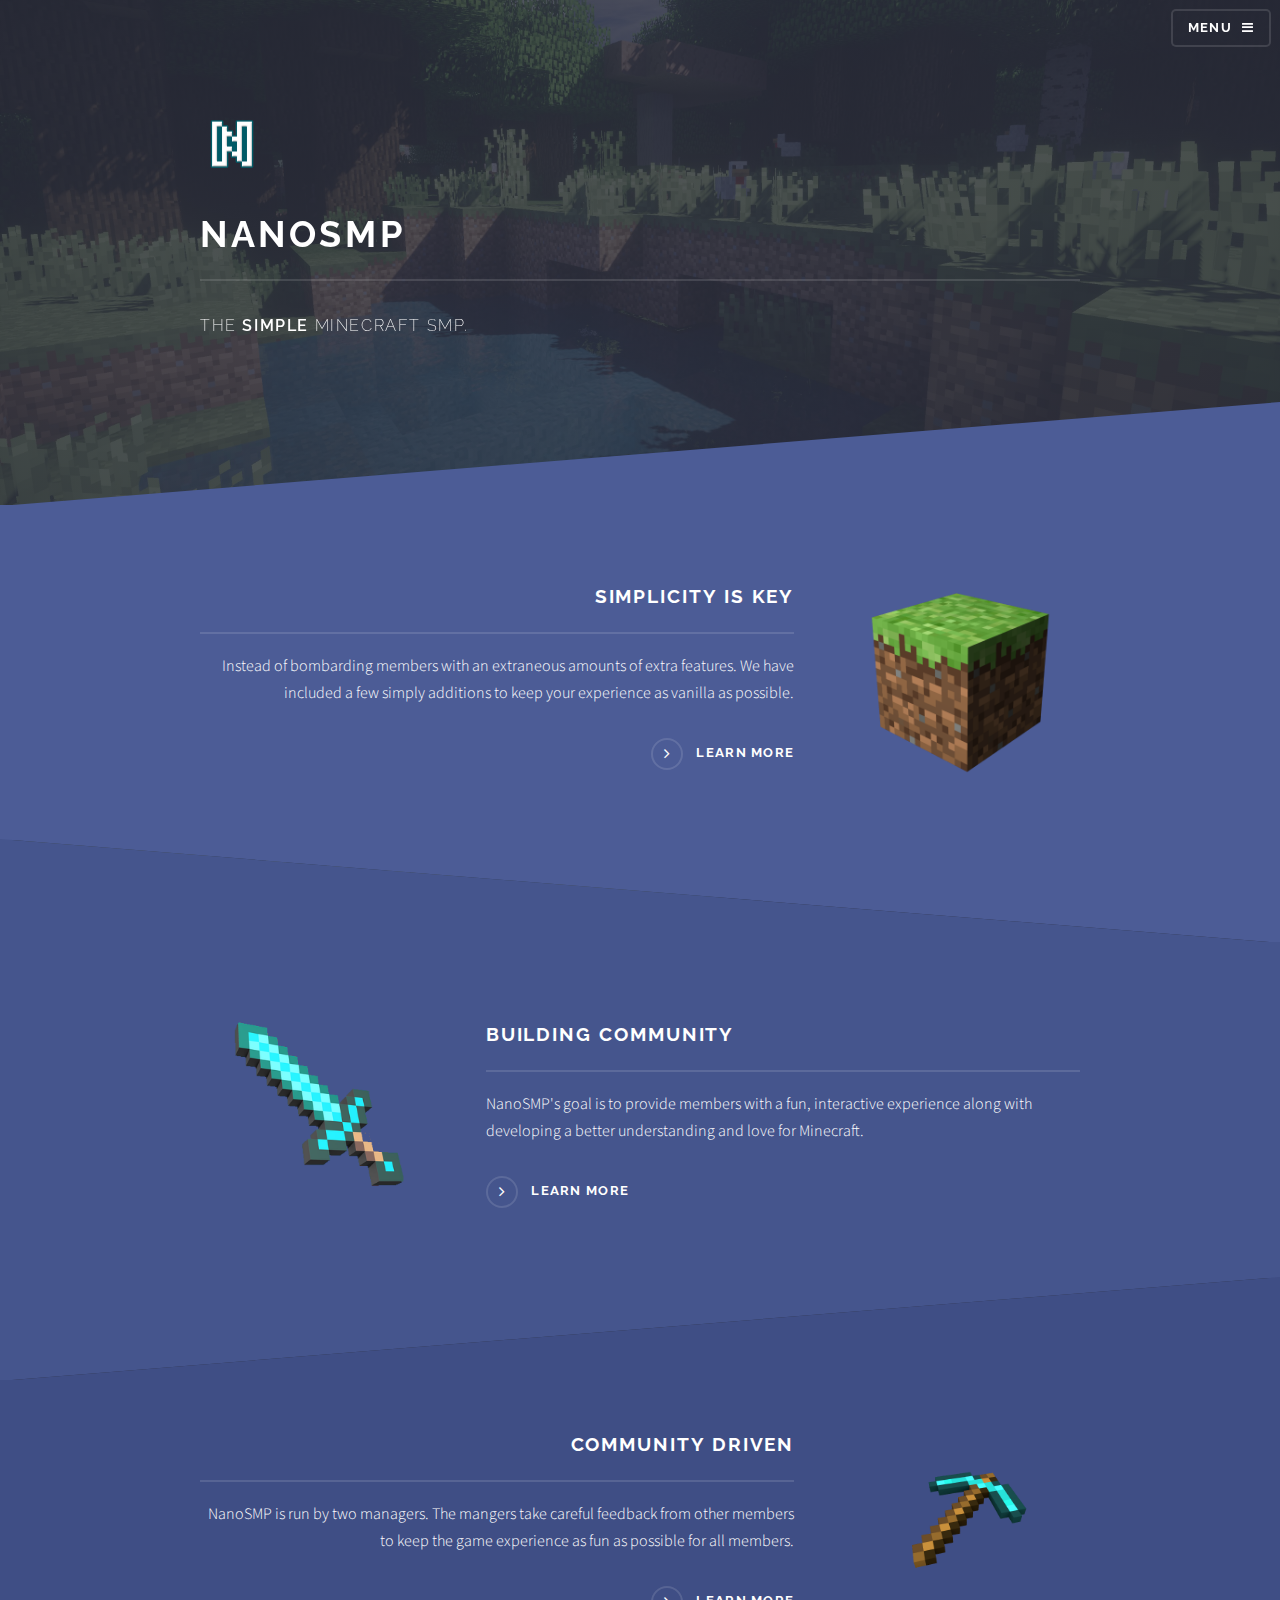
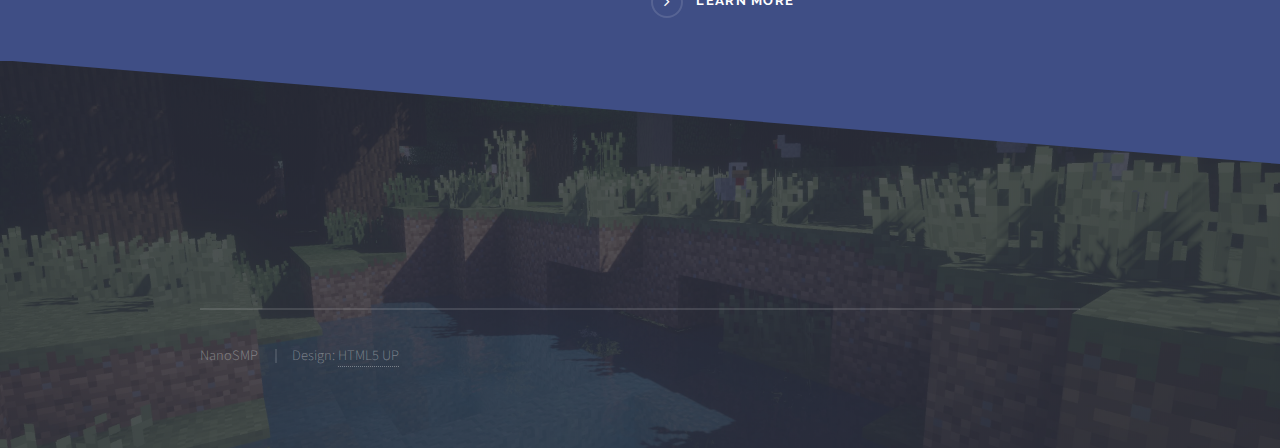
==== commit 9eb3c72e: "updated lots, grammar, 404 error, bg image" ====
--- a/index.html
+++ b/index.html
@@ -1,120 +1,245 @@
 <!DOCTYPE HTML>
-<!--
-	Solid State by HTML5 UP
+<!-- Solid State by HTML5 UP
 	html5up.net | @ajlkn
-	Free for personal and commercial use under the CCA 3.0 license (html5up.net/license)
--->
+	Free for personal and commercial use under the CCA 3.0 license (html5up.net/license) -->
 <html>
-<link rel='shortcut icon' type='image/x-icon' href='./favicon.ico' />
-	<head>
-		<title>NanoSMP</title>
-		<meta charset="utf-8" />
-		<meta name="viewport" content="width=device-width, initial-scale=1, user-scalable=no" />
-		<link rel="stylesheet" href="assets/css/main.css" />
-		<noscript><link rel="stylesheet" href="assets/css/noscript.css" /></noscript>
-	</head>
-	<body class="is-preload">
-
-		<!-- Page Wrapper -->
-			<div id="page-wrapper">
-
-				<!-- Header -->
-					<header id="header" class="alt">
-						<h1><a href="index.html">NanoSMP</a></h1>
-						<nav>
-							<a href="#menu">Menu</a>
-						</nav>
-					</header>
-
-				<!-- Menu -->
-					<nav id="menu">
-						<div class="inner">
-							<h2>Menu</h2>
-							<ul class="links">
-								<li><a href="/">Home</a></li>
-								<li><a href="/about">About</a></li>
-								<li><a href="http://bit.ly/thenanoapp" target="_blank">Apply</a></li>
-								<li><a href="/info">Server Info</a></li>
-								<li><li><a href="/discord">Discord</a></li></li>
-							</ul>
-							<a href="#" class="close">Close</a>
-						</div>
-					</nav>
-
-				<!-- Banner -->
-					<section id="banner">
-						<div class="inner">
-							<div class="logo"><span class="image"><img src="images/logo-64.png" alt=""/img></span></div>
-							<h2>NanoSMP</h2>
-							<p>THe <strong>simple</strong> Minecraft SMP.</p>
-						</div>
-					</section>
-
-				<!-- Wrapper -->
-					<section id="wrapper">
-
-						<!-- One -->
-							<section id="one" class="wrapper spotlight style1">
-								<div class="inner">
-									<a href="#" class="image"><img src="images/mc-dirtblock.png" alt="By Benderxable" /></a>
-									<div class="content">
-										<h2 class="major">Simplicity is key</h2>
-										<p>Instead of bombarding members with an extraneous amounts of plugins and extra features. We have included only a few simply additions to keep your experience as vanilla as possible.</p>
-										<a href="/about" class="special">Learn more</a>
-									</div>
-								</div>
-							</section>
-
-						<!-- Two -->
-							<section id="two" class="wrapper alt spotlight style2">
-								<div class="inner">
-									<a href="#" class="image"><img src="images/mc-sword.png" alt="" /></a>
-									<div class="content">
-										<h2 class="major">Building community</h2>
-										<p>NanoSMP's goal is to provide members with a fun, interactive experience and develop a better understanding and love for Minecraft.</p>
-									</div>
-									<a href="/about" class="special">Learn more</a>
-								</div>
-							</section>
-
-						<!-- Three -->
-							<section id="three" class="wrapper spotlight style3">
-								<div class="inner">
-									<a href="#" class="image"><img src="images/mc-pick.png" alt="" /></a>
-									<div class="content">
-										<h2 class="major">Community driven</h2>
-										<p>NanoSMP is run by 2 managers. The mangers take careful feedback from other members to keep your experience as fun as possible for you and all other members.</p>
-										<a href="/about" class="special">Learn more</a>
-									</div>
-								</div>
-							</section>
-
-
-
-								</div>
-							</section>
-
-					</section>
-
-				<!-- Footer -->
-					<section id="footer">
-						<div class="inner">
-
-							<ul class="copyright">
-								<li>NanoSMP</li><li>Design: <a href="http://html5up.net">HTML5 UP</a></li>
-							</ul>
-						</div>
-					</section>
-
+<link
+	rel="shortcut icon"
+	type="image/x-icon"
+	href="./favicon.ico"
+></link>
+
+<head>
+	<title>NanoSMP</title>
+
+	<meta charset="utf-8"></meta>
+
+	<meta
+		name="viewport"
+		content="width=device-width, initial-scale=1, user-scalable=no"
+	></meta>
+
+	<link
+		rel="stylesheet"
+		href="assets/css/main.css"
+	></link>
+
+	<noscript>
+		<link
+			rel="stylesheet"
+			href="assets/css/noscript.css"
+		></link>
+	</noscript>
+</head>
+
+<body class="is-preload">
+	<!-- Page Wrapper -->
+
+	<div id="page-wrapper">
+		<!-- Header -->
+
+		<header
+			id="header"
+			class="alt"
+		>
+			<h1>
+				<a href="index.html">NanoSMP</a>
+			</h1>
+
+			<nav>
+				<a href="#menu">Menu</a>
+			</nav>
+		</header>
+
+		<!-- Menu -->
+
+		<nav id="menu">
+			<div class="inner">
+				<h2>Menu</h2>
+
+				<ul class="links">
+					<li>
+						<a href="/">Home</a>
+					</li>
+
+					<li>
+						<a href="/about">About</a>
+					</li>
+
+					<li>
+						<a
+							href="http://bit.ly/thenanoapp"
+							target="_blank"
+						>Apply</a>
+					</li>
+
+					<li>
+						<a href="/info">Server Info</a>
+					</li>
+
+					<li>
+						<li>
+							<a href="/discord">Discord</a>
+						</li>
+					</li>
+				</ul>
+
+				<a
+					href="#"
+					class="close"
+				>Close</a>
 			</div>
-
-		<!-- Scripts -->
-			<script src="assets/js/jquery.min.js"></script>
-			<script src="assets/js/jquery.scrollex.min.js"></script>
-			<script src="assets/js/browser.min.js"></script>
-			<script src="assets/js/breakpoints.min.js"></script>
-			<script src="assets/js/util.js"></script>
-			<script src="assets/js/main.js"></script>
-
-	</body>
-</html>
+		</nav>
+
+		<!-- Banner -->
+
+		<section id="banner">
+			<div class="inner">
+				<div class="logo">
+					<span class="image">
+						<img
+							src="images/logo-64.png"
+							alt=""
+							img="img"
+						>
+					</span>
+				</div>
+
+				<h2>NanoSMP</h2>
+
+				<p>
+					THe
+
+					<strong>simple</strong>
+
+					Minecraft SMP.
+				</p>
+			</div>
+		</section>
+
+		<!-- Wrapper -->
+
+		<section id="wrapper">
+			<!-- One -->
+
+			<section
+				id="one"
+				class="wrapper spotlight style1"
+			>
+				<div class="inner">
+					<a
+						href="#"
+						class="image"
+					>
+						<img
+							src="images/mc-dirtblock.png"
+							alt="By Benderxable"
+						>
+					</a>
+
+					<div class="content">
+						<h2 class="major">Simplicity is key</h2>
+
+						<p>
+							Instead of bombarding members with an extraneous amounts of extra features. We have included a few simply additions to keep your experience as vanilla as possible.
+						</p>
+
+						<a
+							href="/about"
+							class="special"
+						>Learn more</a>
+					</div>
+				</div>
+			</section>
+
+			<!-- Two -->
+
+			<section
+				id="two"
+				class="wrapper alt spotlight style2"
+			>
+				<div class="inner">
+					<a
+						href="#"
+						class="image"
+					>
+						<img
+							src="images/mc-sword.png"
+							alt=""
+						>
+					</a>
+
+					<div class="content">
+						<h2 class="major">Building community</h2>
+
+						<p>
+							NanoSMP's goal is to provide members with a fun, interactive experience along with developing a better understanding and love for Minecraft.
+						</p>
+
+						<a
+							href="/about"
+							class="special"
+						>Learn more</a>
+					</div>
+				</div>
+			</section>
+
+			<!-- Three -->
+
+			<section
+				id="three"
+				class="wrapper spotlight style3"
+			>
+				<div class="inner">
+					<a
+						href="#"
+						class="image"
+					>
+						<img
+							src="images/mc-pick.png"
+							alt=""
+						>
+					</a>
+
+					<div class="content">
+						<h2 class="major">Community driven</h2>
+
+						<p>
+							NanoSMP is run by two managers. The mangers take careful feedback from other members to keep the game experience as fun as possible for all members.
+						</p>
+
+						<a
+							href="/about"
+							class="special"
+						>Learn more</a>
+					</div>
+				</div>
+			</section>
+		</section>
+	</div>
+
+	<!-- Footer -->
+
+	<section id="footer">
+		<div class="inner">
+			<ul class="copyright">
+				<li>NanoSMP</li>
+
+				<li>
+					Design:
+
+					<a href="http://html5up.net">HTML5 UP</a>
+				</li>
+			</ul>
+		</div>
+	</section>
+
+	<!-- Scripts -->
+	<script src="assets/js/jquery.min.js"></script>
+	<script src="assets/js/jquery.scrollex.min.js"></script>
+	<script src="assets/js/browser.min.js"></script>
+	<script src="assets/js/breakpoints.min.js"></script>
+	<script src="assets/js/util.js"></script>
+	<script src="assets/js/main.js"></script>
+</body>
+</html>